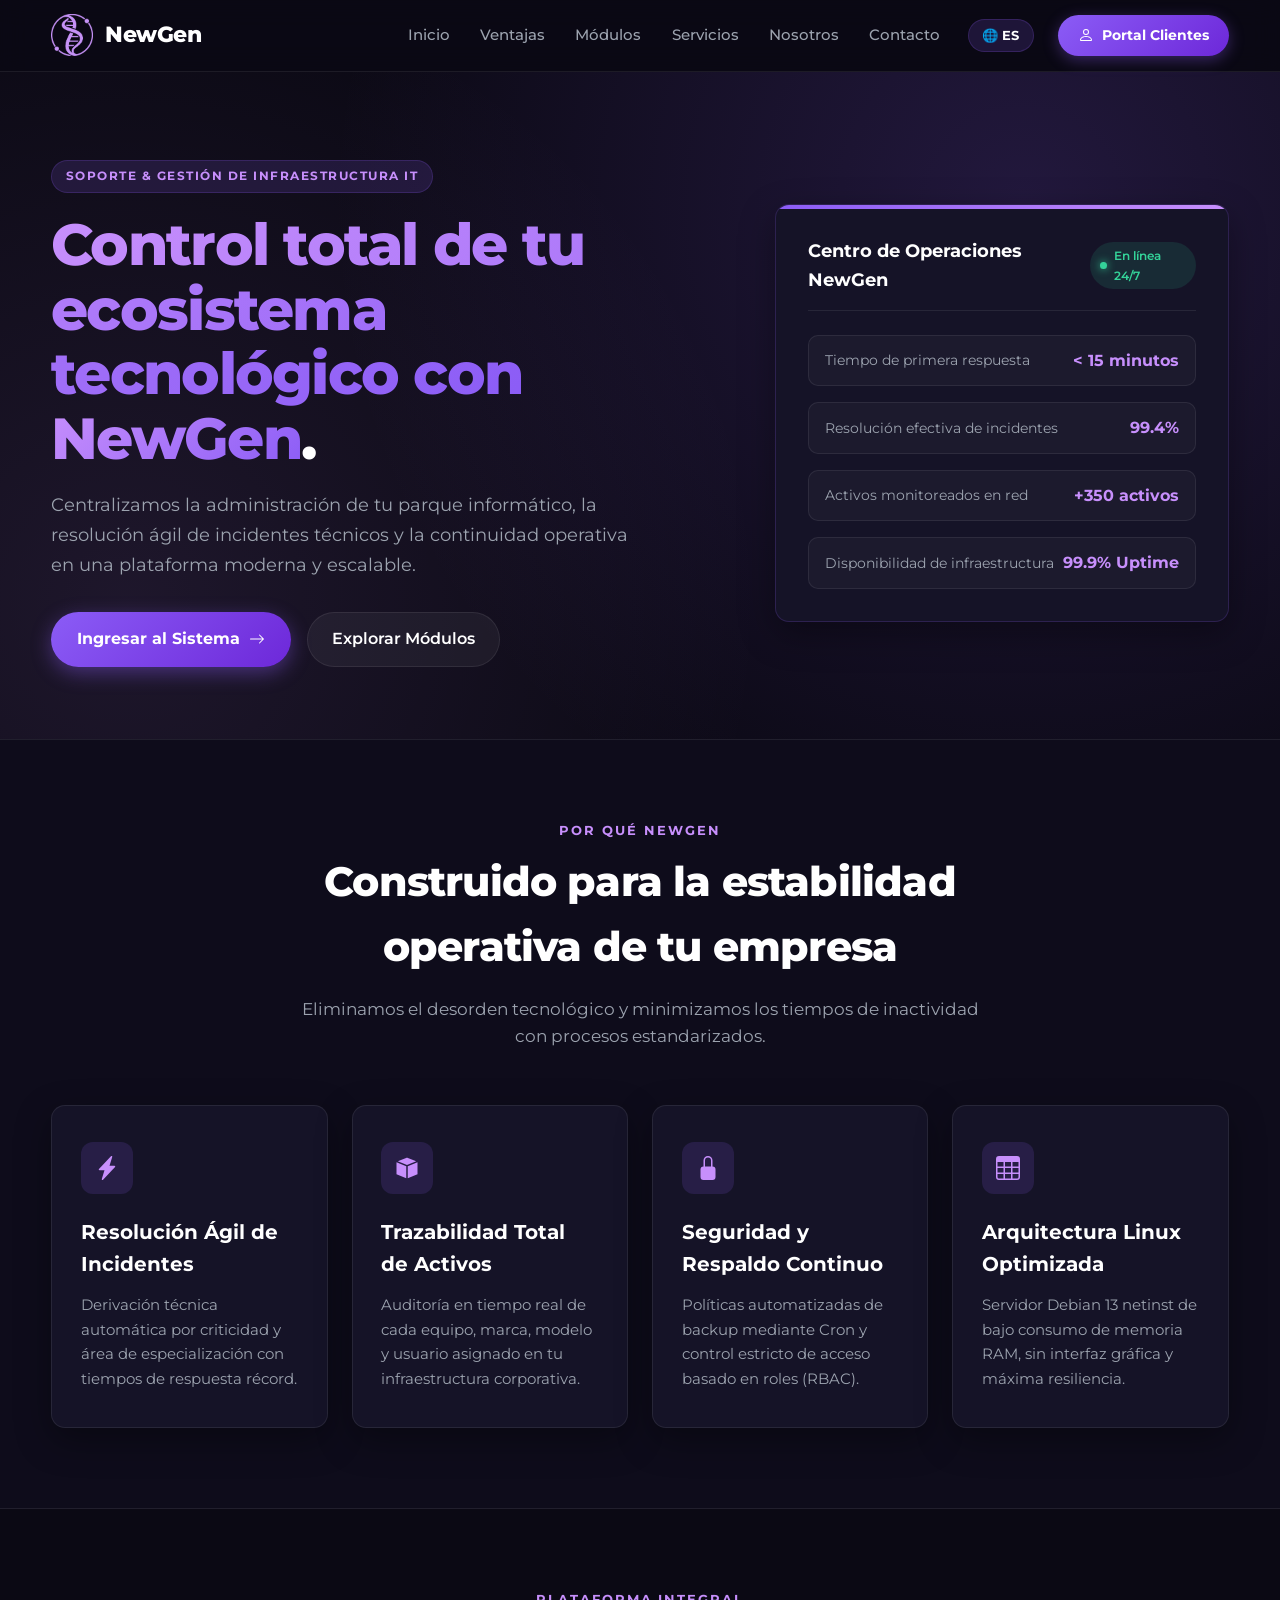
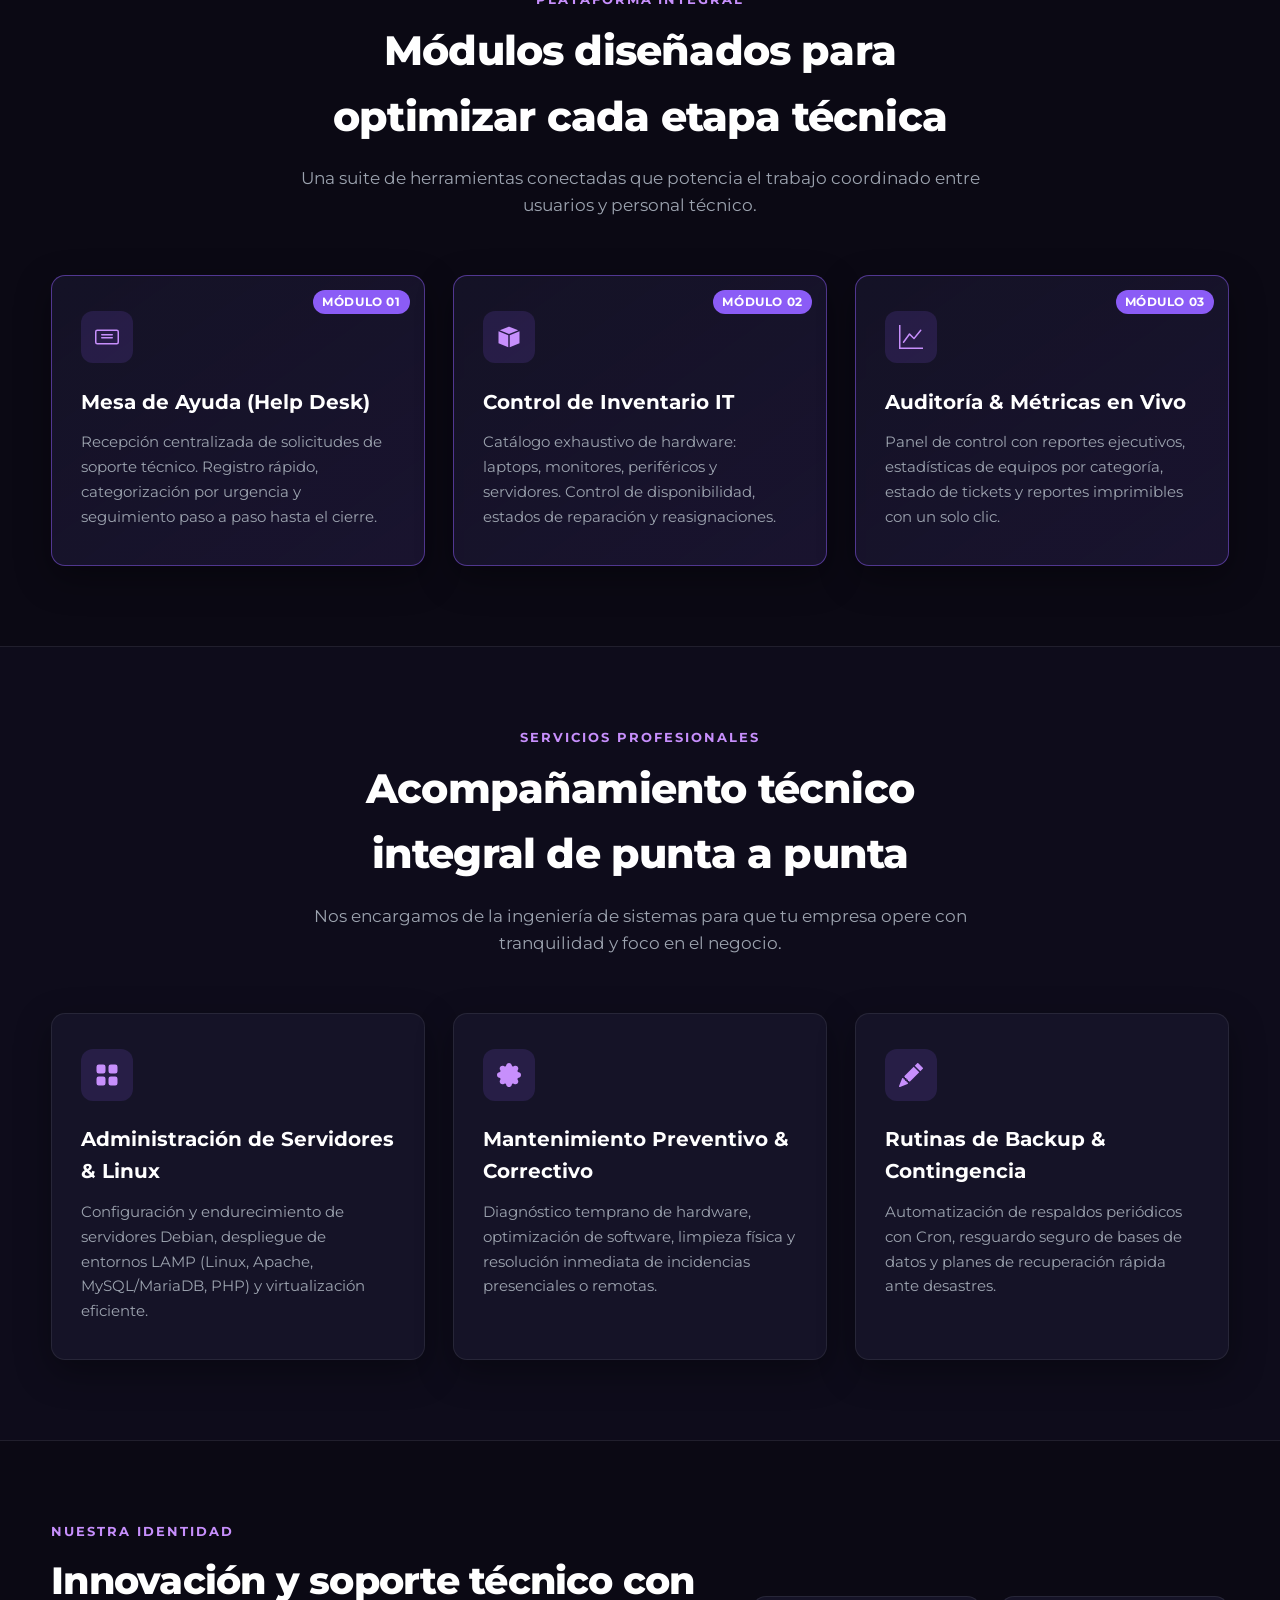
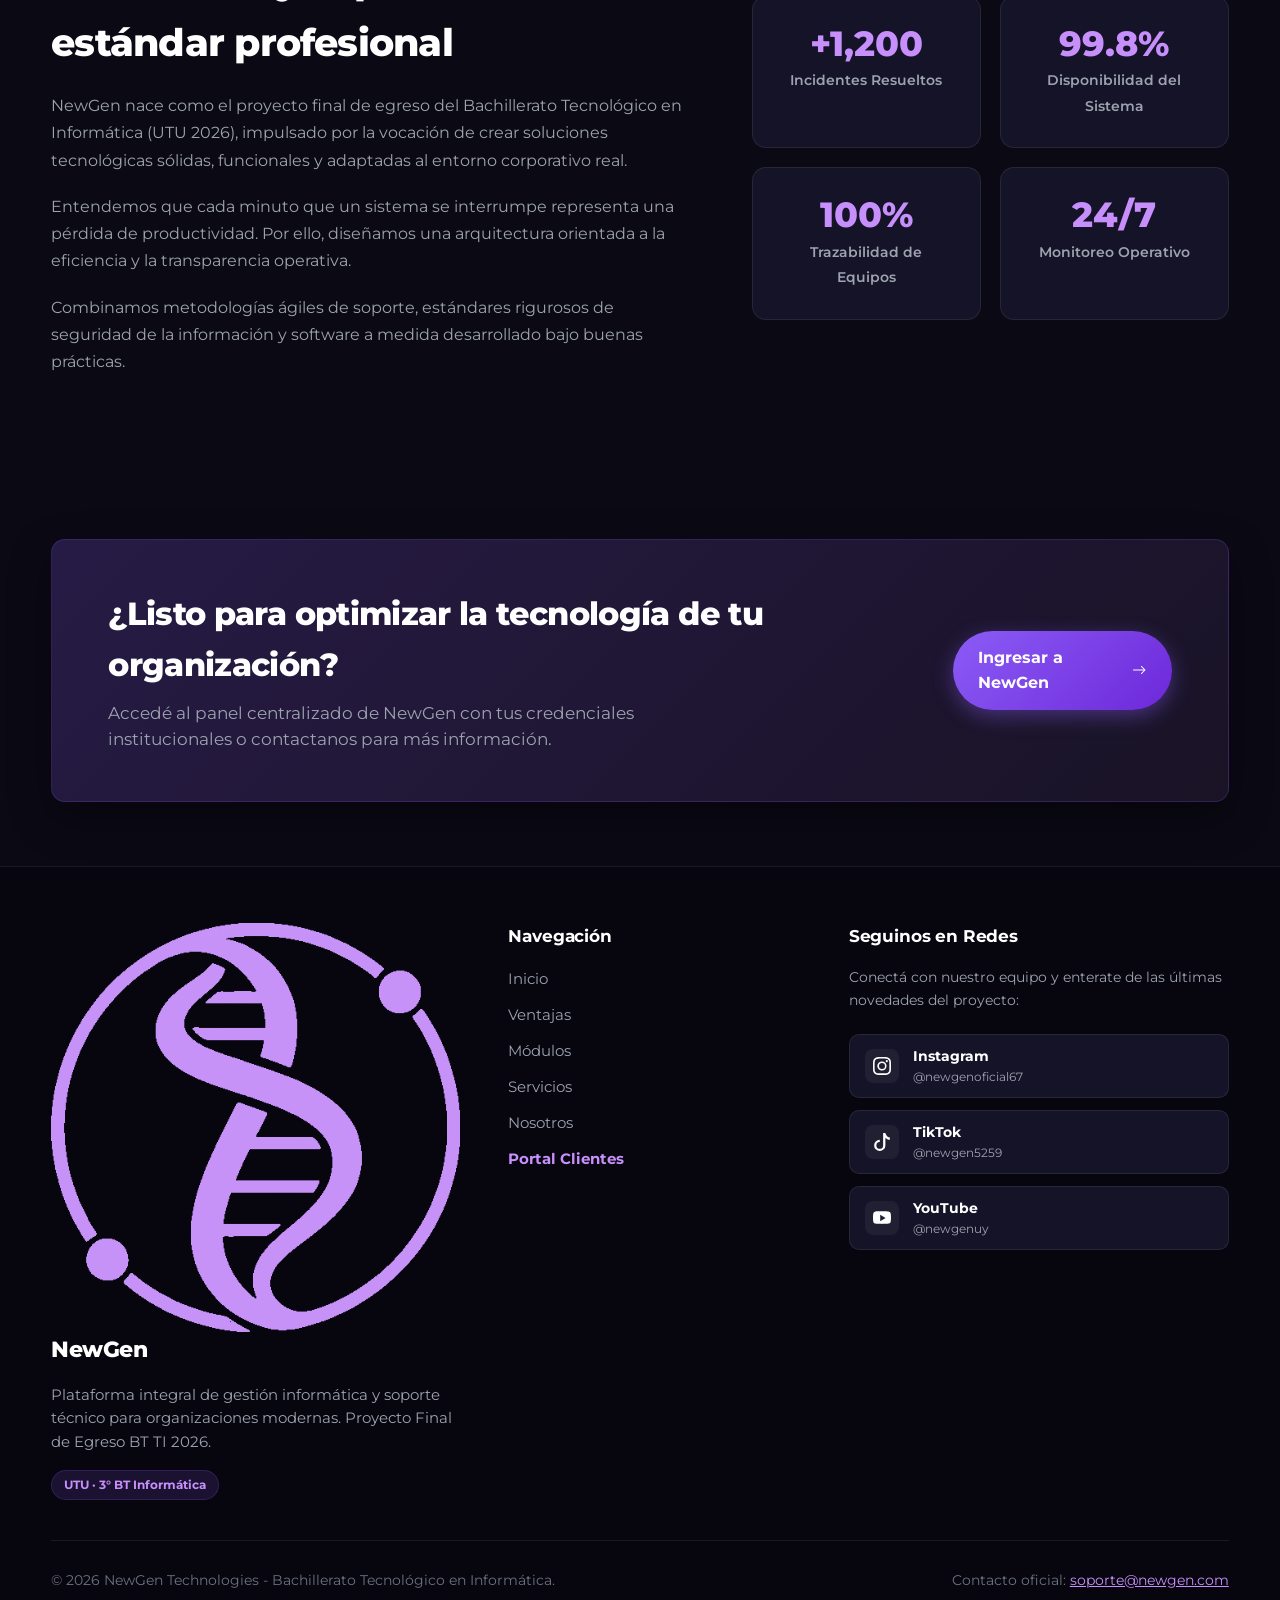
==== NewGen página empresarial/index.html @ e9f26505 "Entrega Final: Base de datos actualizada, gestion de tickets, exportacion mysqldump y sitio empresar" ====
<!DOCTYPE html>
<html lang="es">
<head>
  <meta charset="UTF-8" />
  <meta name="viewport" content="width=device-width, initial-scale=1.0" />
  <title>NewGen | Soluciones y Gestión de Infraestructura IT</title>
  
  <link rel="icon" type="image/png" href="favicon.png">
  <link rel="shortcut icon" type="image/png" href="favicon.png">
  
  <link rel="preconnect" href="https://fonts.googleapis.com" />
  <link rel="preconnect" href="https://fonts.gstatic.com" crossorigin />
  <link href="https://fonts.googleapis.com/css2?family=Montserrat:wght@400;500;600;700;800&display=swap" rel="stylesheet" />
  <link rel="stylesheet" href="./styles.css" />
</head>
<body>
  <!-- HEADER & NAVBAR -->
  <header class="site-header">
    <div class="container nav">
      <a class="brand-link" href="#inicio">
        <img src="logo_inicio.png" alt="NewGen Logo" class="brand-logo" />
        <span class="brand-text">NewGen</span>
      </a>
      
      <nav class="menu">
        <a href="#inicio" class="menu-link" data-i18n="nav_home">Inicio</a>
        <a href="#ventajas" class="menu-link" data-i18n="nav_why">Ventajas</a>
        <a href="#modulos" class="menu-link" data-i18n="nav_modules">Módulos</a>
        <a href="#servicios" class="menu-link" data-i18n="nav_services">Servicios</a>
        <a href="#nosotros" class="menu-link" data-i18n="nav_about">Nosotros</a>
        <a href="#contacto" class="menu-link" data-i18n="nav_contact">Contacto</a>
        
        <!-- BOTÓN SELECTOR DE IDIOMA -->
        <button class="btn-lang-toggle" id="langToggle" title="Cambiar idioma / Switch language">
          🌐 ES
        </button>

        <!-- BOTÓN PORTAL CLIENTES -->
        <a href="http://localhost/NewGen/login.php" class="btn-nav-login" target="_blank">
          <svg xmlns="http://www.w3.org/2000/svg" width="16" height="16" fill="currentColor" viewBox="0 0 16 16">
            <path d="M8 8a3 3 0 1 0 0-6 3 3 0 0 0 0 6Zm2-3a2 2 0 1 1-4 0 2 2 0 0 1 4 0Zm4 8c0 1-1 1-1 1H3s-1 0-1-1 1-4 6-4 6 3 6 4Zm-1-.004c-.001-.246-.154-.986-.832-1.664C11.516 10.68 10.289 10 8 10c-2.29 0-3.516.68-4.168 1.332-.678.678-.83 1.418-.832 1.664h10Z"/>
          </svg>
          <span data-i18n="nav_portal">Portal Clientes</span>
        </a>
      </nav>
    </div>
  </header>

  <main id="inicio">
    <!-- 1. HERO SECTION -->
    <section class="hero">
      <div class="container hero-grid">
        <div class="hero-copy">
          <span class="eyebrow" data-i18n="hero_eyebrow">Soporte & Gestión de Infraestructura IT</span>
          <h1><span data-i18n="hero_title">Control total de tu ecosistema tecnológico con </span><span class="brand-gradient">NewGen</span>.</h1>
          <p class="hero-desc" data-i18n="hero_desc">
            Centralizamos la administración de tu parque informático, la resolución ágil de incidentes técnicos y la continuidad operativa en una plataforma moderna y escalable.
          </p>
          <div class="hero-actions">
            <a href="http://localhost/NewGen/login.php" class="btn-hero-primary" target="_blank">
              <span data-i18n="hero_btn_app">Ingresar al Sistema</span>
              <svg xmlns="http://www.w3.org/2000/svg" width="16" height="16" fill="currentColor" viewBox="0 0 16 16">
                <path fill-rule="evenodd" d="M1 8a.5.5 0 0 1 .5-.5h11.793l-3.147-3.146a.5.5 0 0 1 .708-.708l4 4a.5.5 0 0 1 0 .708l-4 4a.5.5 0 0 1-.708-.708L13.293 8.5H1.5A.5.5 0 0 1 1 8z"/>
              </svg>
            </a>
            <a href="#modulos" class="btn-hero-secondary" data-i18n="hero_btn_modules">Explorar Módulos</a>
          </div>
        </div>

        <div class="hero-card-wrapper">
          <div class="hero-card">
            <div class="hero-card-header">
              <span class="hero-card-title" data-i18n="hero_card_title">Centro de Operaciones NewGen</span>
              <span class="status-badge">
                <span class="status-dot"></span> <span data-i18n="hero_card_status">En línea 24/7</span>
              </span>
            </div>
            <div class="hero-metrics-list">
              <div class="hero-metric-item">
                <span class="hero-metric-label" data-i18n="hero_card_label1">Tiempo de primera respuesta</span>
                <span class="hero-metric-val" data-i18n="hero_card_val1">&lt; 15 minutos</span>
              </div>
              <div class="hero-metric-item">
                <span class="hero-metric-label" data-i18n="hero_card_label2">Resolución efectiva de incidentes</span>
                <span class="hero-metric-val" data-i18n="hero_card_val2">99.4%</span>
              </div>
              <div class="hero-metric-item">
                <span class="hero-metric-label" data-i18n="hero_card_label3">Activos monitoreados en red</span>
                <span class="hero-metric-val" data-i18n="hero_card_val3">+350 activos</span>
              </div>
              <div class="hero-metric-item">
                <span class="hero-metric-label" data-i18n="hero_card_label4">Disponibilidad de infraestructura</span>
                <span class="hero-metric-val" data-i18n="hero_card_val4">99.9% Uptime</span>
              </div>
            </div>
          </div>
        </div>
      </div>
    </section>

    <!-- 2. VENTAJAS COMPETITIVAS (Estructura propia y moderna) -->
    <section id="ventajas" class="section section-alt">
      <div class="container">
        <div class="section-heading">
          <span class="section-tag" data-i18n="why_tag">Por qué NewGen</span>
          <h2 data-i18n="why_title">Construido para la estabilidad operativa de tu empresa</h2>
          <p data-i18n="why_desc">
            Eliminamos el desorden tecnológico y minimizamos los tiempos de inactividad con procesos estandarizados.
          </p>
        </div>

        <div class="grid-4-features">
          <!-- Item 1 -->
          <div class="feature-card">
            <div class="feature-icon-box">
              <svg xmlns="http://www.w3.org/2000/svg" width="24" height="24" fill="currentColor" viewBox="0 0 16 16">
                <path d="M11.251.068a.5.5 0 0 1 .227.58L9.677 6.5H13a.5.5 0 0 1 .364.843l-8 8.5a.5.5 0 0 1-.842-.49L6.323 9.5H3a.5.5 0 0 1-.364-.843l8-8.5a.5.5 0 0 1 .615-.09z"/>
              </svg>
            </div>
            <h3 data-i18n="why_c1_title">Resolución Ágil de Incidentes</h3>
            <p data-i18n="why_c1_desc">
              Derivación técnica automática por criticidad y área de especialización con tiempos de respuesta récord.
            </p>
          </div>

          <!-- Item 2 -->
          <div class="feature-card">
            <div class="feature-icon-box">
              <svg xmlns="http://www.w3.org/2000/svg" width="24" height="24" fill="currentColor" viewBox="0 0 16 16">
                <path d="M8.186 1.113a.5.5 0 0 0-.372 0L1.846 3.5 8 5.961 14.154 3.5 8.186 1.113zM15 4.239l-6.5 2.6v7.922l6.5-2.6V4.24zM7.5 14.762V6.838L1 4.239v7.923l6.5 2.6z"/>
              </svg>
            </div>
            <h3 data-i18n="why_c2_title">Trazabilidad Total de Activos</h3>
            <p data-i18n="why_c2_desc">
              Auditoría en tiempo real de cada equipo, marca, modelo y usuario asignado en tu infraestructura corporativa.
            </p>
          </div>

          <!-- Item 3 -->
          <div class="feature-card">
            <div class="feature-icon-box">
              <svg xmlns="http://www.w3.org/2000/svg" width="24" height="24" fill="currentColor" viewBox="0 0 16 16">
                <path d="M8 1a2 2 0 0 1 2 2v4H6V3a2 2 0 0 1 2-2zm3 6V3a3 3 0 0 0-6 0v4a2 2 0 0 0-2 2v5a2 2 0 0 0 2 2h6a2 2 0 0 0 2-2V9a2 2 0 0 0-2-2z"/>
              </svg>
            </div>
            <h3 data-i18n="why_c3_title">Seguridad y Respaldo Continuo</h3>
            <p data-i18n="why_c3_desc">
              Políticas automatizadas de backup mediante Cron y control estricto de acceso basado en roles (RBAC).
            </p>
          </div>

          <!-- Item 4 -->
          <div class="feature-card">
            <div class="feature-icon-box">
              <svg xmlns="http://www.w3.org/2000/svg" width="24" height="24" fill="currentColor" viewBox="0 0 16 16">
                <path d="M0 2a2 2 0 0 1 2-2h12a2 2 0 0 1 2 2v12a2 2 0 0 1-2 2H2a2 2 0 0 1-2-2V2zm15 2h-4v3h4V4zm0 4h-4v3h4V8zm0 4h-4v3h3a1 1 0 0 0 1-1v-2zm-5 3v-3H6v3h4zm-5 0v-3H1v2a1 1 0 0 0 1 1h3zm-4-4h4V8H1v3zm0-4h4V4H1v3zm5-3v3h4V4H6zm4 4H6v3h4V8z"/>
              </svg>
            </div>
            <h3 data-i18n="why_c4_title">Arquitectura Linux Optimizada</h3>
            <p data-i18n="why_c4_desc">
              Servidor Debian 13 netinst de bajo consumo de memoria RAM, sin interfaz gráfica y máxima resiliencia.
            </p>
          </div>
        </div>
      </div>
    </section>

    <!-- 3. MÓDULOS DEL ECOSISTEMA (Showcase de la Aplicación) -->
    <section id="modulos" class="section">
      <div class="container">
        <div class="section-heading">
          <span class="section-tag" data-i18n="mod_tag">Plataforma Integral</span>
          <h2 data-i18n="mod_title">Módulos diseñados para optimizar cada etapa técnica</h2>
          <p data-i18n="mod_desc">
            Una suite de herramientas conectadas que potencia el trabajo coordinado entre usuarios y personal técnico.
          </p>
        </div>

        <div class="cards-grid">
          <!-- MODULO 1 -->
          <article class="feature-card feature-card-highlight">
            <div class="card-badge">Módulo 01</div>
            <div class="feature-icon-box">
              <svg xmlns="http://www.w3.org/2000/svg" width="24" height="24" fill="currentColor" viewBox="0 0 16 16">
                <path d="M0 4.5A1.5 1.5 0 0 1 1.5 3h13A1.5 1.5 0 0 1 16 4.5v7a1.5 1.5 0 0 1-1.5 1.5h-13A1.5 1.5 0 0 1 0 11.5v-7zM1.5 4a.5.5 0 0 0-.5.5v7a.5.5 0 0 0 .5.5h13a.5.5 0 0 0 .5-.5v-7a.5.5 0 0 0-.5-.5h-13z"/>
                <path d="M4 8.5a.5.5 0 0 1 .5-.5h7a.5.5 0 0 1 0 1h-7a.5.5 0 0 1-.5-.5zm0-2a.5.5 0 0 1 .5-.5h7a.5.5 0 0 1 0 1h-7a.5.5 0 0 1-.5-.5z"/>
              </svg>
            </div>
            <h3 data-i18n="mod1_title">Mesa de Ayuda (Help Desk)</h3>
            <p data-i18n="mod1_desc">
              Recepción centralizada de solicitudes de soporte técnico. Registro rápido, categorización por urgencia y seguimiento paso a paso hasta el cierre.
            </p>
          </article>

          <!-- MODULO 2 -->
          <article class="feature-card feature-card-highlight">
            <div class="card-badge">Módulo 02</div>
            <div class="feature-icon-box">
              <svg xmlns="http://www.w3.org/2000/svg" width="24" height="24" fill="currentColor" viewBox="0 0 16 16">
                <path d="M8.186 1.113a.5.5 0 0 0-.372 0L1.846 3.5 8 5.961 14.154 3.5 8.186 1.113zM15 4.239l-6.5 2.6v7.922l6.5-2.6V4.24zM7.5 14.762V6.838L1 4.239v7.923l6.5 2.6z"/>
              </svg>
            </div>
            <h3 data-i18n="mod2_title">Control de Inventario IT</h3>
            <p data-i18n="mod2_desc">
              Catálogo exhaustivo de hardware: laptops, monitores, periféricos y servidores. Control de disponibilidad, estados de reparación y reasignaciones.
            </p>
          </article>

          <!-- MODULO 3 -->
          <article class="feature-card feature-card-highlight">
            <div class="card-badge">Módulo 03</div>
            <div class="feature-icon-box">
              <svg xmlns="http://www.w3.org/2000/svg" width="24" height="24" fill="currentColor" viewBox="0 0 16 16">
                <path d="M0 0h1v15h15v1H0V0Zm14.817 3.113a.5.5 0 0 1 .07.704l-4.5 5.5a.5.5 0 0 1-.74.037L7.06 6.767l-3.656 5.027a.5.5 0 0 1-.808-.588l4-5.5a.5.5 0 0 1 .758-.06l2.609 2.61 4.15-5.073a.5.5 0 0 1 .704-.07Z"/>
              </svg>
            </div>
            <h3 data-i18n="mod3_title">Auditoría & Métricas en Vivo</h3>
            <p data-i18n="mod3_desc">
              Panel de control con reportes ejecutivos, estadísticas de equipos por categoría, estado de tickets y reportes imprimibles con un solo clic.
            </p>
          </article>
        </div>
      </div>
    </section>

    <!-- 4. SERVICIOS PROFESIONALES -->
    <section id="servicios" class="section section-alt">
      <div class="container">
        <div class="section-heading">
          <span class="section-tag" data-i18n="serv_tag">Servicios Profesionales</span>
          <h2 data-i18n="serv_title">Acompañamiento técnico integral de punta a punta</h2>
          <p data-i18n="serv_desc">Nos encargamos de la ingeniería de sistemas para que tu empresa opere con tranquilidad y foco en el negocio.</p>
        </div>

        <div class="cards-grid">
          <article class="feature-card">
            <div class="feature-icon-box">
              <svg xmlns="http://www.w3.org/2000/svg" width="24" height="24" fill="currentColor" viewBox="0 0 16 16">
                <path d="M1 2.5A1.5 1.5 0 0 1 2.5 1h3A1.5 1.5 0 0 1 7 2.5v3A1.5 1.5 0 0 1 5.5 7h-3A1.5 1.5 0 0 1 1 5.5v-3zm8 0A1.5 1.5 0 0 1 10.5 1h3A1.5 1.5 0 0 1 15 2.5v3A1.5 1.5 0 0 1 13.5 7h-3A1.5 1.5 0 0 1 9 5.5v-3zm-8 8A1.5 1.5 0 0 1 2.5 9h3A1.5 1.5 0 0 1 7 10.5v3A1.5 1.5 0 0 1 5.5 15h-3A1.5 1.5 0 0 1 1 13.5v-3zm8 0A1.5 1.5 0 0 1 10.5 9h3a1.5 1.5 0 0 1 1.5 1.5v3a1.5 1.5 0 0 1-1.5 1.5h-3A1.5 1.5 0 0 1 9 13.5v-3z"/>
              </svg>
            </div>
            <h3 data-i18n="serv1_title">Administración de Servidores & Linux</h3>
            <p data-i18n="serv1_desc">Configuración y endurecimiento de servidores Debian, despliegue de entornos LAMP (Linux, Apache, MySQL/MariaDB, PHP) y virtualización eficiente.</p>
          </article>

          <article class="feature-card">
            <div class="feature-icon-box">
              <svg xmlns="http://www.w3.org/2000/svg" width="24" height="24" fill="currentColor" viewBox="0 0 16 16">
                <path d="M8 4.754a3.246 3.246 0 1 0 0 6.492 3.246 3.246 0 0 0 0-6.492zM5.754 8a2.246 2.246 0 1 1 4.492 0 2.246 2.246 0 0 1-4.492 0z"/>
                <path d="M9.796 1.343c-.527-1.79-3.065-1.79-3.592 0l-.094.319a.873.873 0 0 1-1.255.52l-.292-.16c-1.64-.892-3.433.902-2.54 2.541l.159.292a.873.873 0 0 1-.52 1.255l-.319.094c-1.79.527-1.79 3.065 0 3.592l.319.094a.873.873 0 0 1 .52 1.255l-.16.292c-.892 1.64.901 3.434 2.541 2.54l.292-.159a.873.873 0 0 1 1.255.52l.094.319c.527 1.79 3.065 1.79 3.592 0l.094-.319a.873.873 0 0 1 1.255-.52l.292.16c1.64.893 3.434-.902 2.54-2.541l-.159-.292a.873.873 0 0 1 .52-1.255l.319-.094c1.79-.527 1.79-3.065 0-3.592l-.319-.094a.873.873 0 0 1-.52-1.255l.16-.292c.893-1.64-.902-3.433-2.541-2.54l-.292.159a.873.873 0 0 1-1.255-.52l-.094-.319z"/>
              </svg>
            </div>
            <h3 data-i18n="serv2_title">Mantenimiento Preventivo & Correctivo</h3>
            <p data-i18n="serv2_desc">Diagnóstico temprano de hardware, optimización de software, limpieza física y resolución inmediata de incidencias presenciales o remotas.</p>
          </article>

          <article class="feature-card">
            <div class="feature-icon-box">
              <svg xmlns="http://www.w3.org/2000/svg" width="24" height="24" fill="currentColor" viewBox="0 0 16 16">
                <path d="M12.854.146a.5.5 0 0 0-.707 0L10.5 1.793 14.207 5.5l1.647-1.646a.5.5 0 0 0 0-.708l-3-3zm.646 6.061L9.793 2.5 3.293 9H3.5a.5.5 0 0 1 .5.5v.5h.5a.5.5 0 0 1 .5.5v.5h.5a.5.5 0 0 1 .5.5v.5h.5a.5.5 0 0 1 .5.5v.207l6.5-6.5zm-7.468 7.468A.5.5 0 0 1 6 13.5V13h-.5a.5.5 0 0 1-.5-.5V12h-.5a.5.5 0 0 1-.5-.5V11h-.5a.5.5 0 0 1-.5-.5V10h-.5a.499.499 0 0 1-.175-.032l-.179.178a.5.5 0 0 0-.11.168l-2 5a.5.5 0 0 0 .65.65l5-2a.5.5 0 0 0 .168-.11l.178-.178z"/>
              </svg>
            </div>
            <h3 data-i18n="serv3_title">Rutinas de Backup & Contingencia</h3>
            <p data-i18n="serv3_desc">Automatización de respaldos periódicos con Cron, resguardo seguro de bases de datos y planes de recuperación rápida ante desastres.</p>
          </article>
        </div>
      </div>
    </section>

    <!-- 5. SOBRE NOSOTROS (Identidad & Métricas) -->
    <section id="nosotros" class="section">
      <div class="container about-grid">
        <div class="about-text">
          <span class="section-tag" data-i18n="about_tag">Nuestra Identidad</span>
          <h2 data-i18n="about_title">Innovación y soporte técnico con estándar profesional</h2>
          <p data-i18n="about_p1">
            NewGen nace como el proyecto final de egreso del Bachillerato Tecnológico en Informática (UTU 2026), impulsado por la vocación de crear soluciones tecnológicas sólidas, funcionales y adaptadas al entorno corporativo real.
          </p>
          <p data-i18n="about_p2">
            Entendemos que cada minuto que un sistema se interrumpe representa una pérdida de productividad. Por ello, diseñamos una arquitectura orientada a la eficiencia y la transparencia operativa.
          </p>
          <p data-i18n="about_p3">
            Combinamos metodologías ágiles de soporte, estándares rigurosos de seguridad de la información y software a medida desarrollado bajo buenas prácticas.
          </p>
        </div>

        <div class="stats-grid">
          <div class="stat-box">
            <span class="stat-number" data-i18n="stat1_num">+1,200</span>
            <span class="stat-label" data-i18n="stat1_lbl">Incidentes Resueltos</span>
          </div>
          <div class="stat-box">
            <span class="stat-number" data-i18n="stat2_num">99.8%</span>
            <span class="stat-label" data-i18n="stat2_lbl">Disponibilidad del Sistema</span>
          </div>
          <div class="stat-box">
            <span class="stat-number" data-i18n="stat3_num">100%</span>
            <span class="stat-label" data-i18n="stat3_lbl">Trazabilidad de Equipos</span>
          </div>
          <div class="stat-box">
            <span class="stat-number" data-i18n="stat4_num">24/7</span>
            <span class="stat-label" data-i18n="stat4_lbl">Monitoreo Operativo</span>
          </div>
        </div>
      </div>
    </section>

    <!-- 6. BANNER DE LLAMADO A LA ACCIÓN (CTA) -->
    <section class="section-cta">
      <div class="container">
        <div class="cta-box">
          <div class="cta-copy">
            <h2 data-i18n="cta_title">¿Listo para optimizar la tecnología de tu organización?</h2>
            <p data-i18n="cta_desc">Accedé al panel centralizado de NewGen con tus credenciales institucionales o contactanos para más información.</p>
          </div>
          <a href="http://localhost/NewGen/login.php" class="btn-hero-primary" target="_blank">
            <span data-i18n="cta_btn">Ingresar a NewGen</span>
            <svg xmlns="http://www.w3.org/2000/svg" width="16" height="16" fill="currentColor" viewBox="0 0 16 16">
              <path fill-rule="evenodd" d="M1 8a.5.5 0 0 1 .5-.5h11.793l-3.147-3.146a.5.5 0 0 1 .708-.708l4 4a.5.5 0 0 1 0 .708l-4 4a.5.5 0 0 1-.708-.708L13.293 8.5H1.5A.5.5 0 0 1 1 8z"/>
            </svg>
          </a>
        </div>
      </div>
    </section>
  </main>

  <!-- 7. FOOTER CORPORATIVO CON REDES SOCIALES OFICIALES -->
  <footer id="contacto" class="site-footer">
    <div class="container">
      <div class="footer-columns">
        <!-- Columna 1: Brand & Bio -->
        <div class="footer-col">
          <div class="footer-brand">
            <img src="logo_inicio.png" alt="NewGen Logo" class="footer-logo" />
            <span class="brand-text">NewGen</span>
          </div>
          <p class="footer-desc-text" data-i18n="footer_desc">
            Plataforma integral de gestión informática y soporte técnico para organizaciones modernas. Proyecto Final de Egreso BT TI 2026.
          </p>
          <div class="footer-badge-tag">UTU &middot; 3° BT Informática</div>
        </div>

        <!-- Columna 2: Navegación Rápida -->
        <div class="footer-col">
          <h4 class="footer-title" data-i18n="footer_nav_title">Navegación</h4>
          <ul class="footer-links-list">
            <li><a href="#inicio" data-i18n="nav_home">Inicio</a></li>
            <li><a href="#ventajas" data-i18n="nav_why">Ventajas</a></li>
            <li><a href="#modulos" data-i18n="nav_modules">Módulos</a></li>
            <li><a href="#servicios" data-i18n="nav_services">Servicios</a></li>
            <li><a href="#nosotros" data-i18n="nav_about">Nosotros</a></li>
            <li><a href="http://localhost/NewGen/login.php" target="_blank" class="footer-link-highlight" data-i18n="nav_portal">Portal Clientes &rarr;</a></li>
          </ul>
        </div>

        <!-- Columna 3: REDES SOCIALES OFICIALES (Instagram, TikTok, YouTube) -->
        <div class="footer-col">
          <h4 class="footer-title" data-i18n="footer_social_title">Seguinos en Redes</h4>
          <p class="footer-social-intro">Conectá con nuestro equipo y enterate de las últimas novedades del proyecto:</p>
          
          <div class="social-channels-list">
            <!-- Instagram -->
            <a href="https://www.instagram.com/newgenoficial67/" target="_blank" rel="noopener noreferrer" class="social-channel-item social-instagram" title="Seguinos en Instagram">
              <div class="social-icon-wrapper">
                <svg xmlns="http://www.w3.org/2000/svg" width="18" height="18" fill="currentColor" viewBox="0 0 16 16">
                  <path d="M8 0C5.829 0 5.556.01 4.703.048 3.85.088 3.269.222 2.76.42a3.917 3.917 0 0 0-1.417.923A3.927 3.927 0 0 0 .42 2.76C.222 3.268.087 3.85.048 4.7.01 5.555 0 5.827 0 8.001c0 2.172.01 2.444.048 3.297.04.852.174 1.433.372 1.942.205.526.478.972.923 1.417.444.445.89.719 1.416.923.51.198 1.09.333 1.942.372C5.555 15.99 5.827 16 8 16s2.444-.01 3.298-.048c.851-.04 1.434-.174 1.943-.372a3.916 3.916 0 0 0 1.416-.923c.445-.445.718-.891.923-1.417.197-.509.332-1.09.372-1.942C15.99 10.445 16 10.173 16 8s-.01-2.445-.048-3.299c-.04-.851-.175-1.433-.372-1.941a3.926 3.926 0 0 0-.923-1.417A3.911 3.911 0 0 0 13.24.42c-.51-.198-1.092-.333-1.943-.372C10.443.01 10.172 0 7.998 0h.003zm-.717 1.442h.718c2.136 0 2.389.007 3.232.046.78.035 1.204.166 1.486.275.373.145.64.319.92.599.28.28.453.546.598.92.11.281.24.705.275 1.485.039.843.047 1.096.047 3.231s-.008 2.389-.047 3.232c-.035.78-.166 1.203-.275 1.485a2.47 2.47 0 0 1-.599.919c-.28.28-.546.453-.92.598-.28.11-.704.24-1.485.276-.843.038-1.096.047-3.232.047s-2.39-.009-3.233-.047c-.78-.036-1.203-.166-1.485-.276a2.478 2.478 0 0 1-.92-.598 2.48 2.48 0 0 1-.6-.92c-.109-.281-.24-.705-.275-1.485-.038-.843-.046-1.096-.046-3.233 0-2.136.008-2.388.046-3.231.036-.78.166-1.204.276-1.486.145-.373.319-.64.599-.92.28-.28.546-.453.92-.598.282-.11.705-.24 1.485-.276.738-.034 1.024-.044 2.515-.045v.002zm4.988 1.328a.96.96 0 1 0 0 1.92.96.96 0 0 0 0-1.92zm-4.27 1.122a4.109 4.109 0 1 0 0 8.217 4.109 4.109 0 0 0 0-8.217zm0 1.441a2.667 2.667 0 1 1 0 5.334 2.667 2.667 0 0 1 0-5.334z"/>
                </svg>
              </div>
              <div class="social-channel-text">
                <span class="social-channel-platform">Instagram</span>
                <span class="social-channel-handle">@newgenoficial67</span>
              </div>
            </a>

            <!-- TikTok -->
            <a href="https://www.tiktok.com/@newgen5259?lang=es" target="_blank" rel="noopener noreferrer" class="social-channel-item social-tiktok" title="Seguinos en TikTok">
              <div class="social-icon-wrapper">
                <svg xmlns="http://www.w3.org/2000/svg" width="18" height="18" fill="currentColor" viewBox="0 0 16 16">
                  <path d="M9 0h1.98c.144.715.54 1.617 1.235 2.512C12.895 3.389 13.797 4 15 4v2c-1.753 0-3.07-.814-4-1.829V11a5 5 0 1 1-5-5v2a3 3 0 1 0 3 3V0Z"/>
                </svg>
              </div>
              <div class="social-channel-text">
                <span class="social-channel-platform">TikTok</span>
                <span class="social-channel-handle">@newgen5259</span>
              </div>
            </a>

            <!-- YouTube -->
            <a href="https://youtube.com/@newgenuy?si=UhKYTk4PoyOn8CiN" target="_blank" rel="noopener noreferrer" class="social-channel-item social-youtube" title="Suscribite a nuestro canal de YouTube">
              <div class="social-icon-wrapper">
                <svg xmlns="http://www.w3.org/2000/svg" width="18" height="18" fill="currentColor" viewBox="0 0 16 16">
                  <path d="M8.051 1.999h.089c.822.003 4.987.033 6.11.335a2.01 2.01 0 0 1 1.415 1.42c.101.38.172.883.22 1.402l.01.104.022.26.008.104c.065.914.073 1.77.074 1.957v.075c-.001.194-.01 1.108-.082 2.06l-.008.105-.009.104c-.05.572-.124 1.14-.235 1.558a2.007 2.007 0 0 1-1.415 1.42c-1.16.312-5.569.334-6.18.335h-.142c-.309 0-1.587-.006-2.927-.052l-.17-.006-.087-.004-.171-.007-.171-.007c-1.11-.049-2.167-.128-2.654-.26a2.007 2.007 0 0 1-1.415-1.419c-.111-.417-.185-.986-.235-1.558L.09 9.82l-.008-.104A31.4 31.4 0 0 1 0 7.68v-.123c.002-.215.01-.958.064-1.778l.007-.103.003-.052.008-.104.022-.26.01-.104c.048-.519.119-1.023.22-1.402a2.007 2.007 0 0 1 1.415-1.42c.487-.13 1.544-.21 2.654-.26l.17-.007.172-.006.086-.003.171-.007A99.788 99.788 0 0 1 7.858 2h.193zM6.4 5.209v5.582l4.8-2.791L6.4 5.209z"/>
                </svg>
              </div>
              <div class="social-channel-text">
                <span class="social-channel-platform">YouTube</span>
                <span class="social-channel-handle">@newgenuy</span>
              </div>
            </a>
          </div>
        </div>
      </div>

      <!-- Barra inferior de copyright -->
      <div class="footer-bottom-bar">
        <p data-i18n="footer_copy">&copy; 2026 NewGen Technologies - Bachillerato Tecnológico en Informática.</p>
        <p>Contacto oficial: <a href="mailto:soporte@newgen.com" class="footer-email-link" data-i18n="footer_email">soporte@newgen.com</a></p>
      </div>
    </div>
  </footer>

  <!-- SCRIPT DE INTERNACIONALIZACIÓN (i18n) -->
  <script src="./lang.js"></script>
</body>
</html>
---- NewGen página empresarial/styles.css ----
:root {
  --bg-dark: #0B0914;
  --bg-card: #151327;
  --bg-card-hover: #1C1936;
  --primary: #8B5CF6;
  --primary-light: #A78BFA;
  --accent: #C78FFC;
  --text-main: #FFFFFF;
  --text-muted: #9CA3AF;
  --border-glass: rgba(139, 92, 246, 0.2);
  --border-light: rgba(255, 255, 255, 0.08);
  --radius: 14px;
  --shadow: 0 12px 35px rgba(0, 0, 0, 0.35);
}

* {
  box-sizing: border-box;
  margin: 0;
  padding: 0;
}

html {
  scroll-behavior: smooth;
}

body {
  font-family: 'Montserrat', -apple-system, BlinkMacSystemFont, 'Segoe UI', Roboto, sans-serif;
  line-height: 1.6;
  color: var(--text-main);
  background-color: var(--bg-dark);
  min-height: 100vh;
  display: flex;
  flex-direction: column;
  overflow-x: hidden;
}

a {
  color: inherit;
  text-decoration: none;
  transition: all 0.25s ease;
}

img {
  display: block;
  max-width: 100%;
  height: auto;
}

.container {
  width: min(1180px, 92%);
  margin: 0 auto;
}

/* NAVBAR */
.site-header {
  background: rgba(11, 9, 20, 0.85);
  backdrop-filter: blur(14px);
  -webkit-backdrop-filter: blur(14px);
  border-bottom: 1px solid var(--border-light);
  position: sticky;
  top: 0;
  z-index: 1000;
}

.nav {
  display: flex;
  justify-content: space-between;
  align-items: center;
  padding: 0.9rem 0;
}

.brand-link {
  display: flex;
  align-items: center;
  gap: 0.75rem;
}

.brand-logo {
  height: 42px;
  width: auto;
}

.brand-text {
  font-size: 1.4rem;
  font-weight: 800;
  letter-spacing: -0.02em;
  color: #FFFFFF !important;
}

.menu {
  display: flex;
  align-items: center;
  gap: 1.5rem;
}

.menu-link {
  color: var(--text-muted);
  font-size: 0.92rem;
  font-weight: 500;
  padding: 0.5rem 0.2rem;
  position: relative;
}

.menu-link:hover {
  color: var(--text-main);
}

.menu-link::after {
  content: '';
  position: absolute;
  bottom: 0;
  left: 0;
  width: 0%;
  height: 2px;
  background: var(--primary);
  transition: width 0.25s ease;
}

.menu-link:hover::after {
  width: 100%;
}

.btn-nav-login {
  background: linear-gradient(135deg, #8B5CF6, #6D28D9);
  color: #FFFFFF !important;
  padding: 0.55rem 1.25rem;
  border-radius: 999px;
  font-weight: 700;
  font-size: 0.9rem;
  display: inline-flex;
  align-items: center;
  gap: 0.5rem;
  box-shadow: 0 4px 15px rgba(139, 92, 246, 0.35);
  transition: transform 0.2s ease, box-shadow 0.2s ease;
}

.btn-nav-login:hover {
  transform: translateY(-2px);
  box-shadow: 0 6px 22px rgba(139, 92, 246, 0.55);
}

/* HERO SECTION */
.hero {
  padding: 5.5rem 0 4.5rem;
  position: relative;
  background: radial-gradient(circle at 80% 20%, rgba(139, 92, 246, 0.18) 0%, transparent 60%),
              radial-gradient(circle at 10% 80%, rgba(199, 143, 252, 0.1) 0%, transparent 50%);
}

.hero-grid {
  display: grid;
  grid-template-columns: 1.25fr 0.85fr;
  gap: 3.5rem;
  align-items: center;
}

.eyebrow {
  display: inline-block;
  padding: 0.35rem 0.85rem;
  border-radius: 999px;
  background: rgba(139, 92, 246, 0.15);
  border: 1px solid var(--border-glass);
  color: var(--accent);
  text-transform: uppercase;
  letter-spacing: 0.12em;
  font-size: 0.78rem;
  font-weight: 700;
  margin-bottom: 1.2rem;
}

.hero h1 {
  font-size: clamp(2.3rem, 4.5vw, 3.6rem);
  line-height: 1.12;
  font-weight: 800;
  margin-bottom: 1.25rem;
  letter-spacing: -0.03em;
}

.hero h1 span {
  background: linear-gradient(135deg, #C78FFC 0%, #8B5CF6 100%);
  -webkit-background-clip: text;
  -webkit-text-fill-color: transparent;
}

.hero-desc {
  color: var(--text-muted);
  font-size: 1.1rem;
  line-height: 1.7;
  margin-bottom: 2rem;
  max-width: 580px;
}

.hero-actions {
  display: flex;
  gap: 1rem;
  flex-wrap: wrap;
}

.btn-hero-primary {
  background: linear-gradient(135deg, #8B5CF6, #6D28D9);
  color: #FFFFFF;
  padding: 0.85rem 1.6rem;
  border-radius: 999px;
  font-weight: 700;
  display: inline-flex;
  align-items: center;
  gap: 0.6rem;
  box-shadow: 0 6px 20px rgba(139, 92, 246, 0.4);
}

.btn-hero-primary:hover {
  transform: translateY(-2px);
  box-shadow: 0 8px 26px rgba(139, 92, 246, 0.6);
}

.btn-hero-secondary {
  background: rgba(255, 255, 255, 0.05);
  color: var(--text-main);
  border: 1px solid var(--border-light);
  padding: 0.85rem 1.5rem;
  border-radius: 999px;
  font-weight: 600;
}

.btn-hero-secondary:hover {
  background: rgba(255, 255, 255, 0.1);
  border-color: rgba(255, 255, 255, 0.2);
}

/* HERO LIVE CARD */
.hero-card-wrapper {
  position: relative;
}

.hero-card {
  background: var(--bg-card);
  border: 1px solid var(--border-glass);
  border-radius: var(--radius);
  padding: 2rem;
  box-shadow: var(--shadow);
  position: relative;
  overflow: hidden;
}

.hero-card::before {
  content: '';
  position: absolute;
  top: 0;
  left: 0;
  right: 0;
  height: 4px;
  background: linear-gradient(90deg, #8B5CF6, #C78FFC);
}

.hero-card-header {
  display: flex;
  justify-content: space-between;
  align-items: center;
  margin-bottom: 1.5rem;
  padding-bottom: 1rem;
  border-bottom: 1px solid var(--border-light);
}

.hero-card-title {
  font-size: 1.1rem;
  font-weight: 700;
}

.status-badge {
  display: inline-flex;
  align-items: center;
  gap: 0.45rem;
  font-size: 0.78rem;
  color: #34D399;
  font-weight: 600;
  background: rgba(52, 211, 153, 0.12);
  padding: 0.25rem 0.65rem;
  border-radius: 999px;
}

.status-dot {
  width: 7px;
  height: 7px;
  background: #34D399;
  border-radius: 50%;
  box-shadow: 0 0 8px #34D399;
}

.hero-metrics-list {
  display: flex;
  flex-direction: column;
  gap: 1rem;
}

.hero-metric-item {
  display: flex;
  justify-content: space-between;
  align-items: center;
  padding: 0.75rem 1rem;
  background: rgba(255, 255, 255, 0.03);
  border: 1px solid var(--border-light);
  border-radius: 10px;
}

.hero-metric-label {
  font-size: 0.88rem;
  color: var(--text-muted);
}

.hero-metric-val {
  font-weight: 700;
  color: var(--accent);
}

/* SECTIONS */
.section {
  padding: 5rem 0;
}

.section-alt {
  background: #0E0C1B;
  border-top: 1px solid var(--border-light);
  border-bottom: 1px solid var(--border-light);
}

.section-heading {
  text-align: center;
  margin-bottom: 3.5rem;
  max-width: 700px;
  margin-left: auto;
  margin-right: auto;
}

.section-tag {
  color: var(--accent);
  font-size: 0.82rem;
  font-weight: 700;
  text-transform: uppercase;
  letter-spacing: 0.15em;
  margin-bottom: 0.5rem;
  display: block;
}

.section-heading h2 {
  font-size: clamp(1.9rem, 3.2vw, 2.6rem);
  font-weight: 800;
  letter-spacing: -0.02em;
  margin-bottom: 1rem;
}

.section-heading p {
  color: var(--text-muted);
  font-size: 1.05rem;
}

/* CARDS GRID */
.cards-grid {
  display: grid;
  grid-template-columns: repeat(3, 1fr);
  gap: 1.8rem;
}

.feature-card {
  background: var(--bg-card);
  border: 1px solid var(--border-light);
  border-radius: var(--radius);
  padding: 2.2rem 1.8rem;
  box-shadow: var(--shadow);
  transition: transform 0.3s ease, border-color 0.3s ease;
  position: relative;
}

.feature-card:hover {
  transform: translateY(-5px);
  border-color: var(--border-glass);
  background: var(--bg-card-hover);
}

.feature-icon-box {
  width: 52px;
  height: 52px;
  border-radius: 12px;
  background: rgba(139, 92, 246, 0.15);
  display: flex;
  align-items: center;
  justify-content: center;
  color: var(--accent);
  margin-bottom: 1.4rem;
}

.feature-card h3 {
  font-size: 1.25rem;
  font-weight: 700;
  margin-bottom: 0.8rem;
}

.feature-card p {
  color: var(--text-muted);
  font-size: 0.94rem;
  line-height: 1.65;
}

/* BANNER / HIGHLIGHT */
.platform-highlight {
  margin-top: 3.5rem;
  padding: 2.5rem 2.8rem;
  background: linear-gradient(135deg, rgba(139, 92, 246, 0.12) 0%, rgba(199, 143, 252, 0.05) 100%);
  border: 1px solid var(--border-glass);
  border-radius: var(--radius);
  display: flex;
  align-items: center;
  justify-content: space-between;
  gap: 2rem;
}

.highlight-copy h3 {
  font-size: 1.45rem;
  font-weight: 800;
  margin-bottom: 0.5rem;
  color: #FFFFFF;
}

.highlight-copy p {
  color: var(--text-muted);
  font-size: 0.98rem;
}

/* ABOUT SECTION */
.about-grid {
  display: grid;
  grid-template-columns: 1.15fr 0.85fr;
  gap: 3.5rem;
  align-items: center;
}

.about-text h2 {
  font-size: 2.4rem;
  font-weight: 800;
  margin-bottom: 1.2rem;
  letter-spacing: -0.02em;
}

.about-text p {
  color: var(--text-muted);
  margin-bottom: 1.2rem;
  font-size: 1rem;
  line-height: 1.7;
}

.stats-grid {
  display: grid;
  grid-template-columns: repeat(2, 1fr);
  gap: 1.2rem;
}

.stat-box {
  background: var(--bg-card);
  border: 1px solid var(--border-light);
  border-radius: var(--radius);
  padding: 1.8rem;
  text-align: center;
  transition: transform 0.25s ease;
}

.stat-box:hover {
  transform: translateY(-3px);
  border-color: var(--border-glass);
}

.stat-number {
  display: block;
  font-size: 2.2rem;
  font-weight: 800;
  color: var(--accent);
  line-height: 1;
  margin-bottom: 0.4rem;
}

.stat-label {
  color: var(--text-muted);
  font-size: 0.88rem;
  font-weight: 600;
}

/* LANGUAGE TOGGLE BUTTON */
.btn-lang-toggle {
  background: rgba(139, 92, 246, 0.16);
  border: 1px solid var(--border-glass);
  color: #FFFFFF;
  padding: 0.45rem 0.85rem;
  border-radius: 9999px;
  font-family: 'Montserrat', sans-serif;
  font-size: 0.82rem;
  font-weight: 700;
  cursor: pointer;
  display: inline-flex;
  align-items: center;
  gap: 0.4rem;
  transition: all 0.2s ease;
}

.btn-lang-toggle:hover {
  background: rgba(139, 92, 246, 0.35);
  border-color: var(--accent);
  transform: translateY(-1px);
}

/* 4-COLUMN RESPONSIVE GRID */
.grid-4-features {
  display: grid;
  grid-template-columns: repeat(4, 1fr);
  gap: 1.5rem;
}

.feature-card-highlight {
  border-color: rgba(139, 92, 246, 0.5) !important;
  background: linear-gradient(145deg, rgba(21, 19, 39, 0.95) 0%, rgba(35, 27, 65, 0.6) 100%) !important;
  position: relative;
}

.card-badge {
  position: absolute;
  top: 14px;
  right: 14px;
  background: var(--primary);
  color: #FFFFFF;
  font-size: 0.72rem;
  font-weight: 700;
  text-transform: uppercase;
  letter-spacing: 0.05em;
  padding: 3px 9px;
  border-radius: 9999px;
}

/* SECTION CTA */
.section-cta {
  padding: 4rem 0;
}

.cta-box {
  background: linear-gradient(135deg, rgba(139, 92, 246, 0.22) 0%, rgba(199, 143, 252, 0.08) 100%);
  border: 1px solid var(--border-glass);
  border-radius: var(--radius);
  padding: 3rem 3.5rem;
  display: flex;
  align-items: center;
  justify-content: space-between;
  gap: 2.5rem;
  box-shadow: 0 16px 40px rgba(0, 0, 0, 0.4);
}

.cta-copy h2 {
  font-size: 2rem;
  font-weight: 800;
  margin-bottom: 0.6rem;
  color: #FFFFFF;
  letter-spacing: -0.02em;
}

.cta-copy p {
  color: var(--text-muted);
  font-size: 1.05rem;
  max-width: 620px;
}

/* FOOTER ENRIQUECIDO */
.site-footer {
  background: #07050E;
  border-top: 1px solid var(--border-light);
  padding: 3.5rem 0 2rem;
  margin-top: auto;
}

.footer-columns {
  display: grid;
  grid-template-columns: 1.4fr 1fr 1.3fr;
  gap: 3rem;
  padding-bottom: 2.5rem;
  border-bottom: 1px solid rgba(255, 255, 255, 0.08);
}

.footer-col {
  display: flex;
  flex-direction: column;
  gap: 1rem;
}

.footer-desc-text {
  color: var(--text-muted);
  font-size: 0.92rem;
  line-height: 1.6;
}

.footer-badge-tag {
  display: inline-block;
  background: rgba(139, 92, 246, 0.15);
  border: 1px solid var(--border-glass);
  color: var(--accent);
  padding: 4px 12px;
  border-radius: 9999px;
  font-size: 0.78rem;
  font-weight: 700;
  align-self: flex-start;
}

.footer-title {
  color: #FFFFFF;
  font-size: 1.05rem;
  font-weight: 700;
  letter-spacing: -0.01em;
}

.footer-links-list {
  list-style: none;
  display: flex;
  flex-direction: column;
  gap: 0.65rem;
}

.footer-links-list a {
  color: var(--text-muted);
  font-size: 0.92rem;
}

.footer-links-list a:hover {
  color: var(--accent);
  padding-left: 4px;
}

.footer-link-highlight {
  color: var(--accent) !important;
  font-weight: 700 !important;
}

.footer-social-intro {
  color: var(--text-muted);
  font-size: 0.88rem;
  margin-bottom: 0.4rem;
}

/* REDES SOCIALES */
.social-channels-list {
  display: flex;
  flex-direction: column;
  gap: 0.75rem;
}

.social-channel-item {
  display: flex;
  align-items: center;
  gap: 0.85rem;
  padding: 0.65rem 0.95rem;
  background: var(--bg-card);
  border: 1px solid var(--border-light);
  border-radius: 10px;
  transition: all 0.25s cubic-bezier(0.16, 1, 0.3, 1);
}

.social-channel-item:hover {
  transform: translateX(4px);
  border-color: var(--border-glass);
}

.social-icon-wrapper {
  display: flex;
  align-items: center;
  justify-content: center;
  width: 34px;
  height: 34px;
  border-radius: 8px;
  background: rgba(255, 255, 255, 0.05);
  color: #FFFFFF;
  flex-shrink: 0;
  transition: all 0.25s ease;
}

.social-channel-text {
  display: flex;
  flex-direction: column;
}

.social-channel-platform {
  font-size: 0.86rem;
  font-weight: 700;
  color: #FFFFFF;
}

.social-channel-handle {
  font-size: 0.76rem;
  color: var(--text-muted);
}

/* Colores específicos de hover para Redes */
.social-channel-item.social-instagram:hover {
  background: linear-gradient(135deg, rgba(225, 48, 108, 0.18) 0%, rgba(253, 29, 29, 0.1) 100%);
  border-color: #E1306C;
}
.social-channel-item.social-instagram:hover .social-icon-wrapper {
  background: linear-gradient(45deg, #F56040, #E1306C, #833AB4);
  color: #FFFFFF;
}

.social-channel-item.social-tiktok:hover {
  background: linear-gradient(135deg, rgba(37, 244, 238, 0.12) 0%, rgba(254, 44, 85, 0.12) 100%);
  border-color: #25F4EE;
}
.social-channel-item.social-tiktok:hover .social-icon-wrapper {
  background: #000000;
  box-shadow: -2px -2px 0px #25F4EE, 2px 2px 0px #FE2C55;
  color: #FFFFFF;
}

.social-channel-item.social-youtube:hover {
  background: rgba(255, 0, 0, 0.12);
  border-color: #FF0000;
}
.social-channel-item.social-youtube:hover .social-icon-wrapper {
  background: #FF0000;
  color: #FFFFFF;
}

/* Footer bottom bar */
.footer-bottom-bar {
  display: flex;
  justify-content: space-between;
  align-items: center;
  padding-top: 1.8rem;
  color: #6B7280;
  font-size: 0.85rem;
  flex-wrap: wrap;
  gap: 1rem;
}

.footer-email-link {
  color: var(--accent);
  text-decoration: underline;
}

/* RESPONSIVE */
@media (max-width: 992px) {
  .hero-grid,
  .about-grid {
    grid-template-columns: 1fr;
    gap: 2.5rem;
  }

  .grid-4-features {
    grid-template-columns: repeat(2, 1fr);
  }

  .footer-columns {
    grid-template-columns: 1fr 1fr;
    gap: 2.5rem;
  }

  .cta-box {
    flex-direction: column;
    text-align: center;
    padding: 2.4rem 2rem;
  }

  .cta-copy p {
    margin: 0 auto;
  }

  .cards-grid {
    grid-template-columns: repeat(2, 1fr);
  }

  .platform-highlight {
    flex-direction: column;
    align-items: flex-start;
  }
}

@media (max-width: 680px) {
  .nav {
    flex-direction: column;
    align-items: flex-start;
    gap: 1rem;
  }

  .grid-4-features {
    grid-template-columns: 1fr;
  }

  .footer-columns {
    grid-template-columns: 1fr;
    gap: 2rem;
  }

  .menu {
    width: 100%;
    justify-content: space-between;
    flex-wrap: wrap;
    gap: 0.8rem;
  }

  .cards-grid,
  .stats-grid {
    grid-template-columns: 1fr;
  }

  .hero h1 {
    font-size: 2.2rem;
  }

  .hero-actions {
    flex-direction: column;
    width: 100%;
  }

  .btn-hero-primary,
  .btn-hero-secondary {
    width: 100%;
    justify-content: center;
  }
}


/* ===================================================
   ANIMACIONES DE FÍSICA (M.R.U. y M.R.U.V.)
   =================================================== */

/* 1. M.R.U.V. (Aceleración y desaceleración controlada con ease-out) */
@keyframes mruvCardEntrance {
  0% {
    opacity: 0;
    transform: translateY(28px);
  }
  100% {
    opacity: 1;
    transform: translateY(0);
  }
}

.hero-card, .feature-card, .stat-box {
  animation: mruvCardEntrance 0.85s cubic-bezier(0.16, 1, 0.3, 1) forwards;
}

/* 2. M.R.U. (Movimiento Rectilíneo Uniforme con velocidad constante: timing linear) */
@keyframes mruFloatingBadge {
  0% {
    transform: translateY(0px);
  }
  50% {
    transform: translateY(-6px);
  }
  100% {
    transform: translateY(0px);
  }
}

.status-badge {
  animation: mruFloatingBadge 3s linear infinite;
}
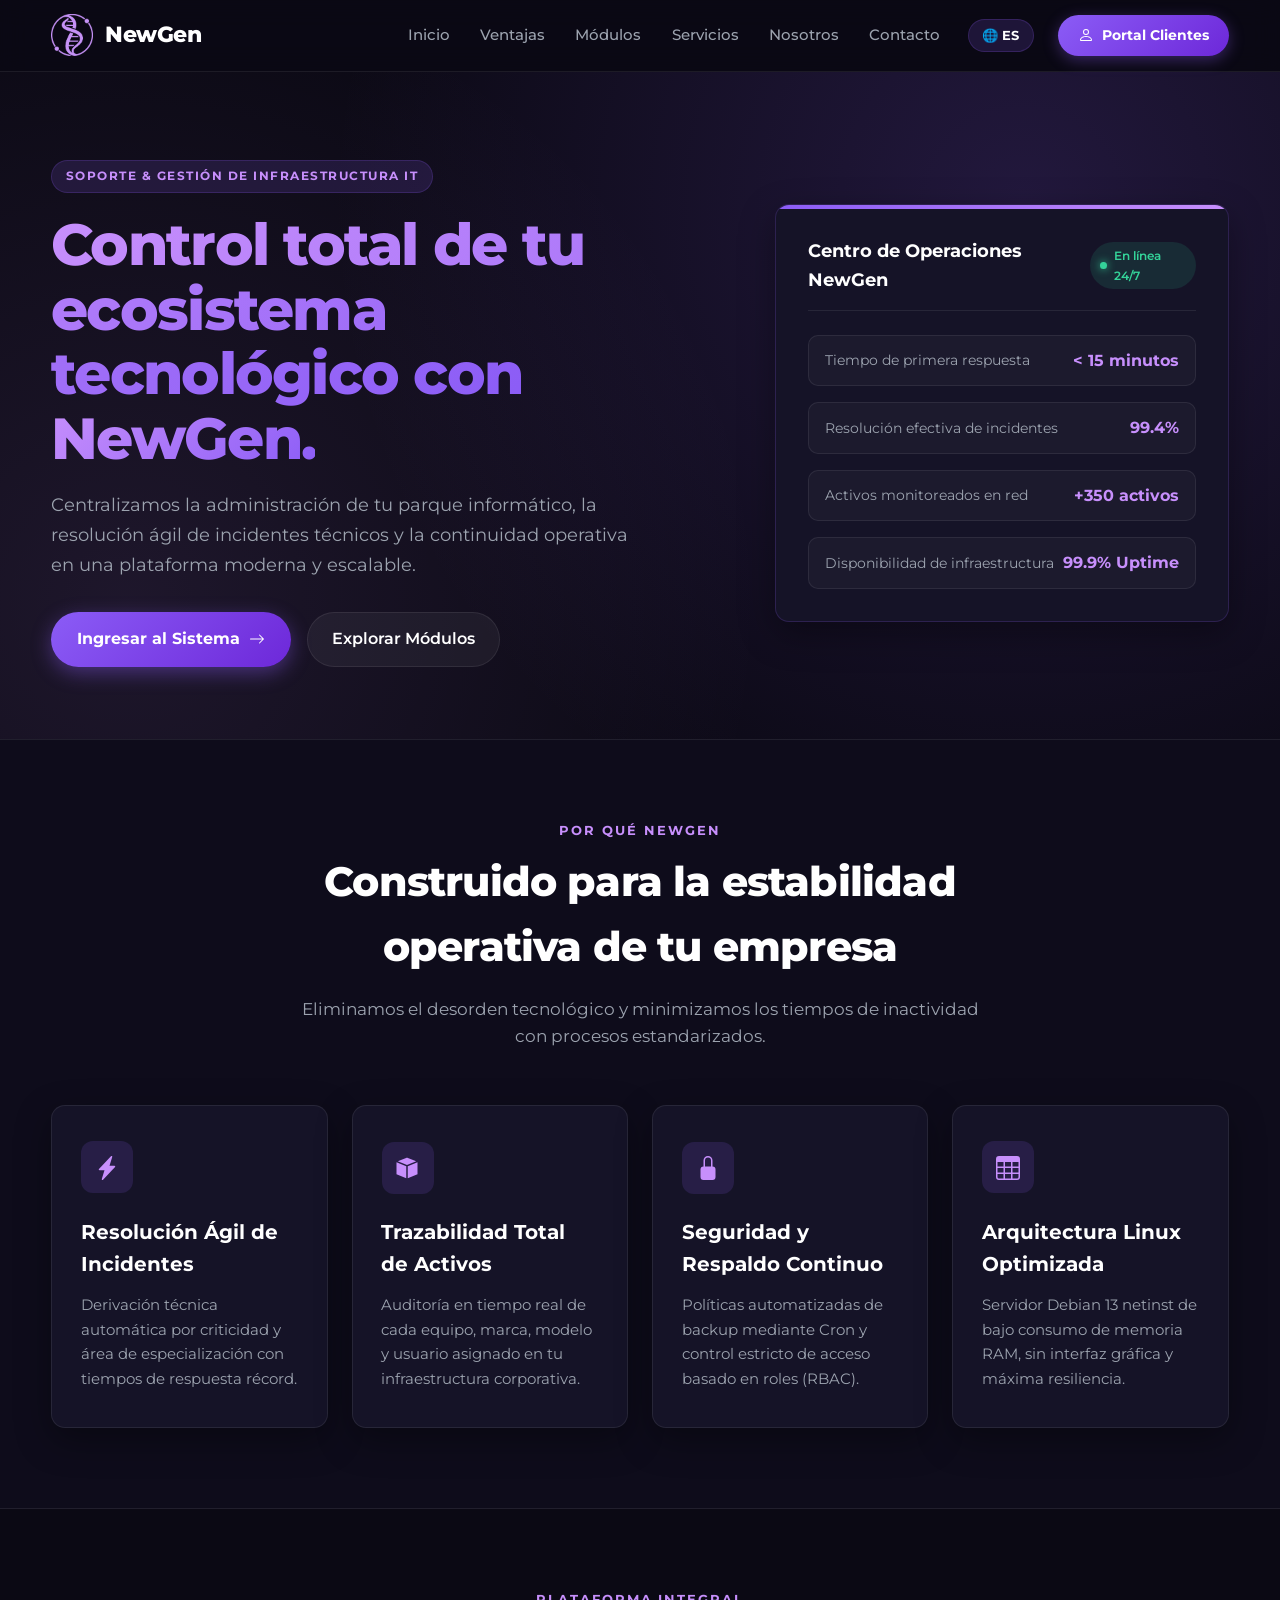
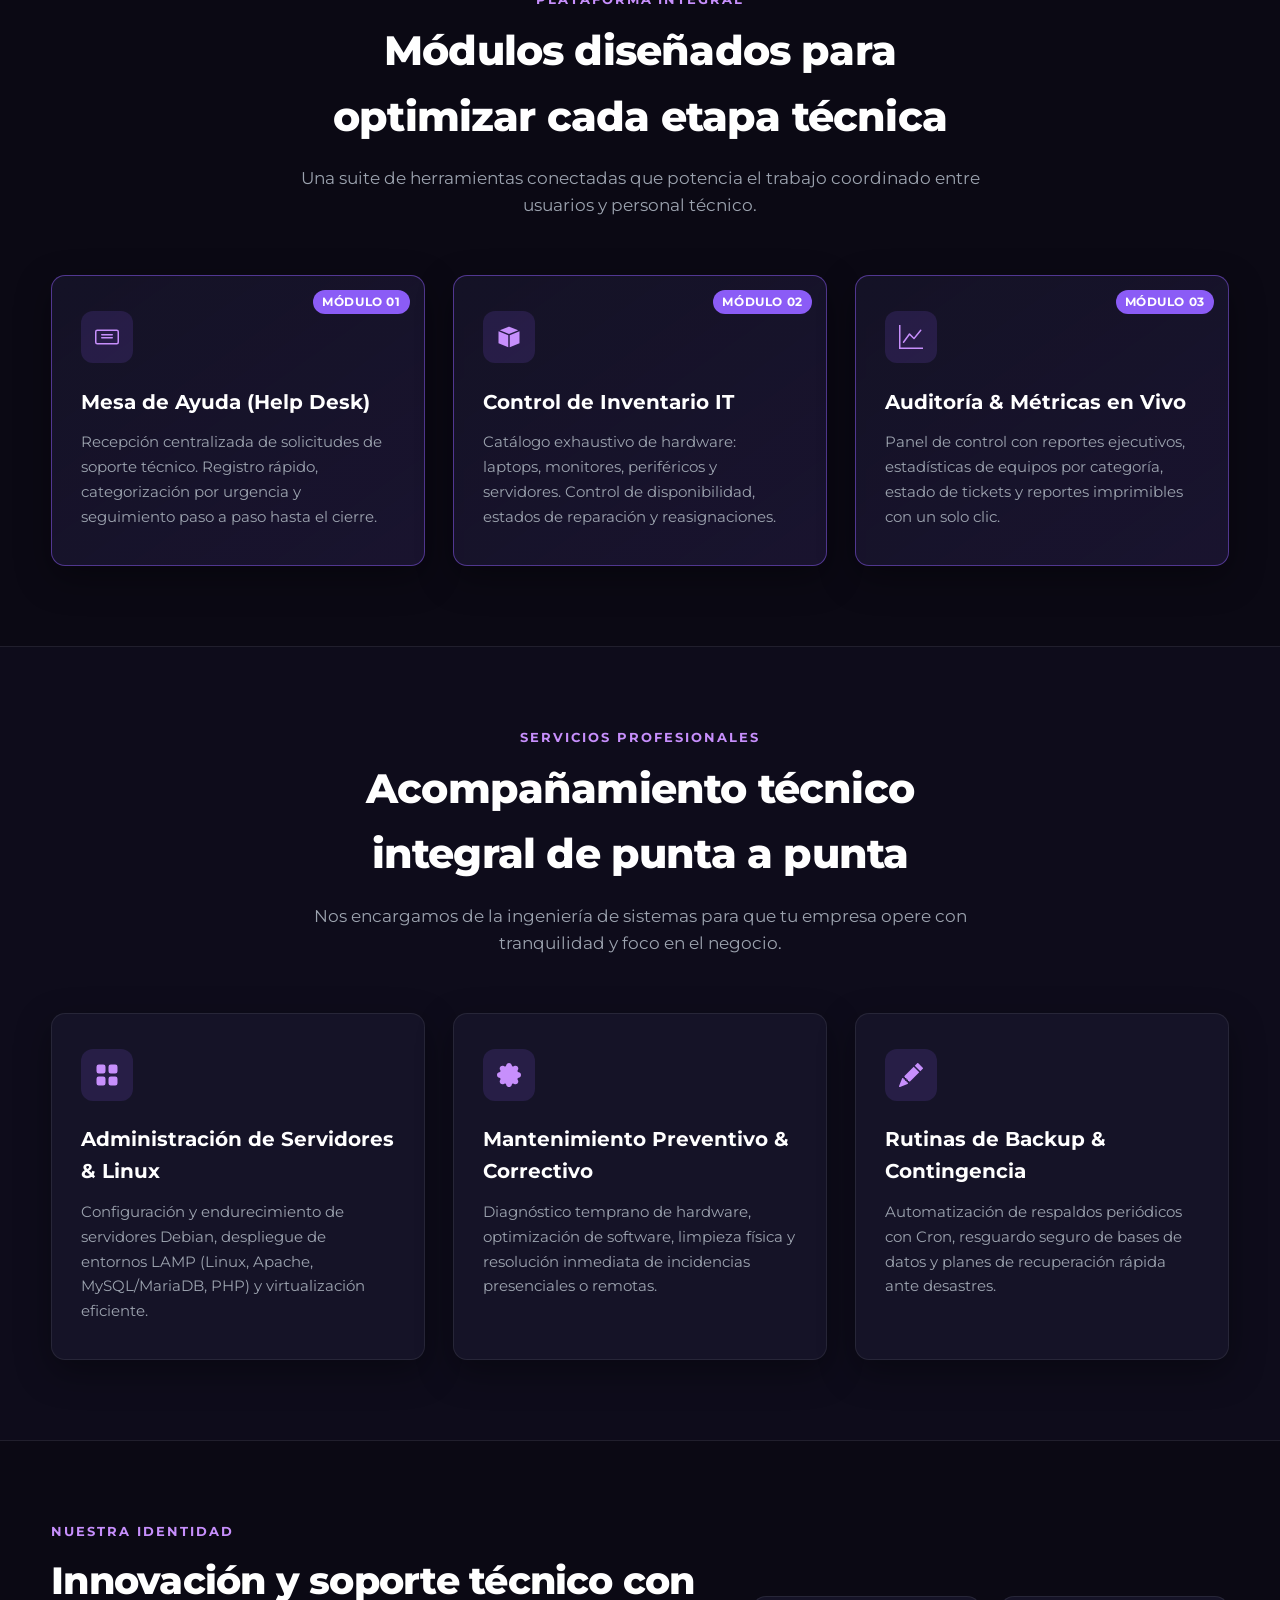
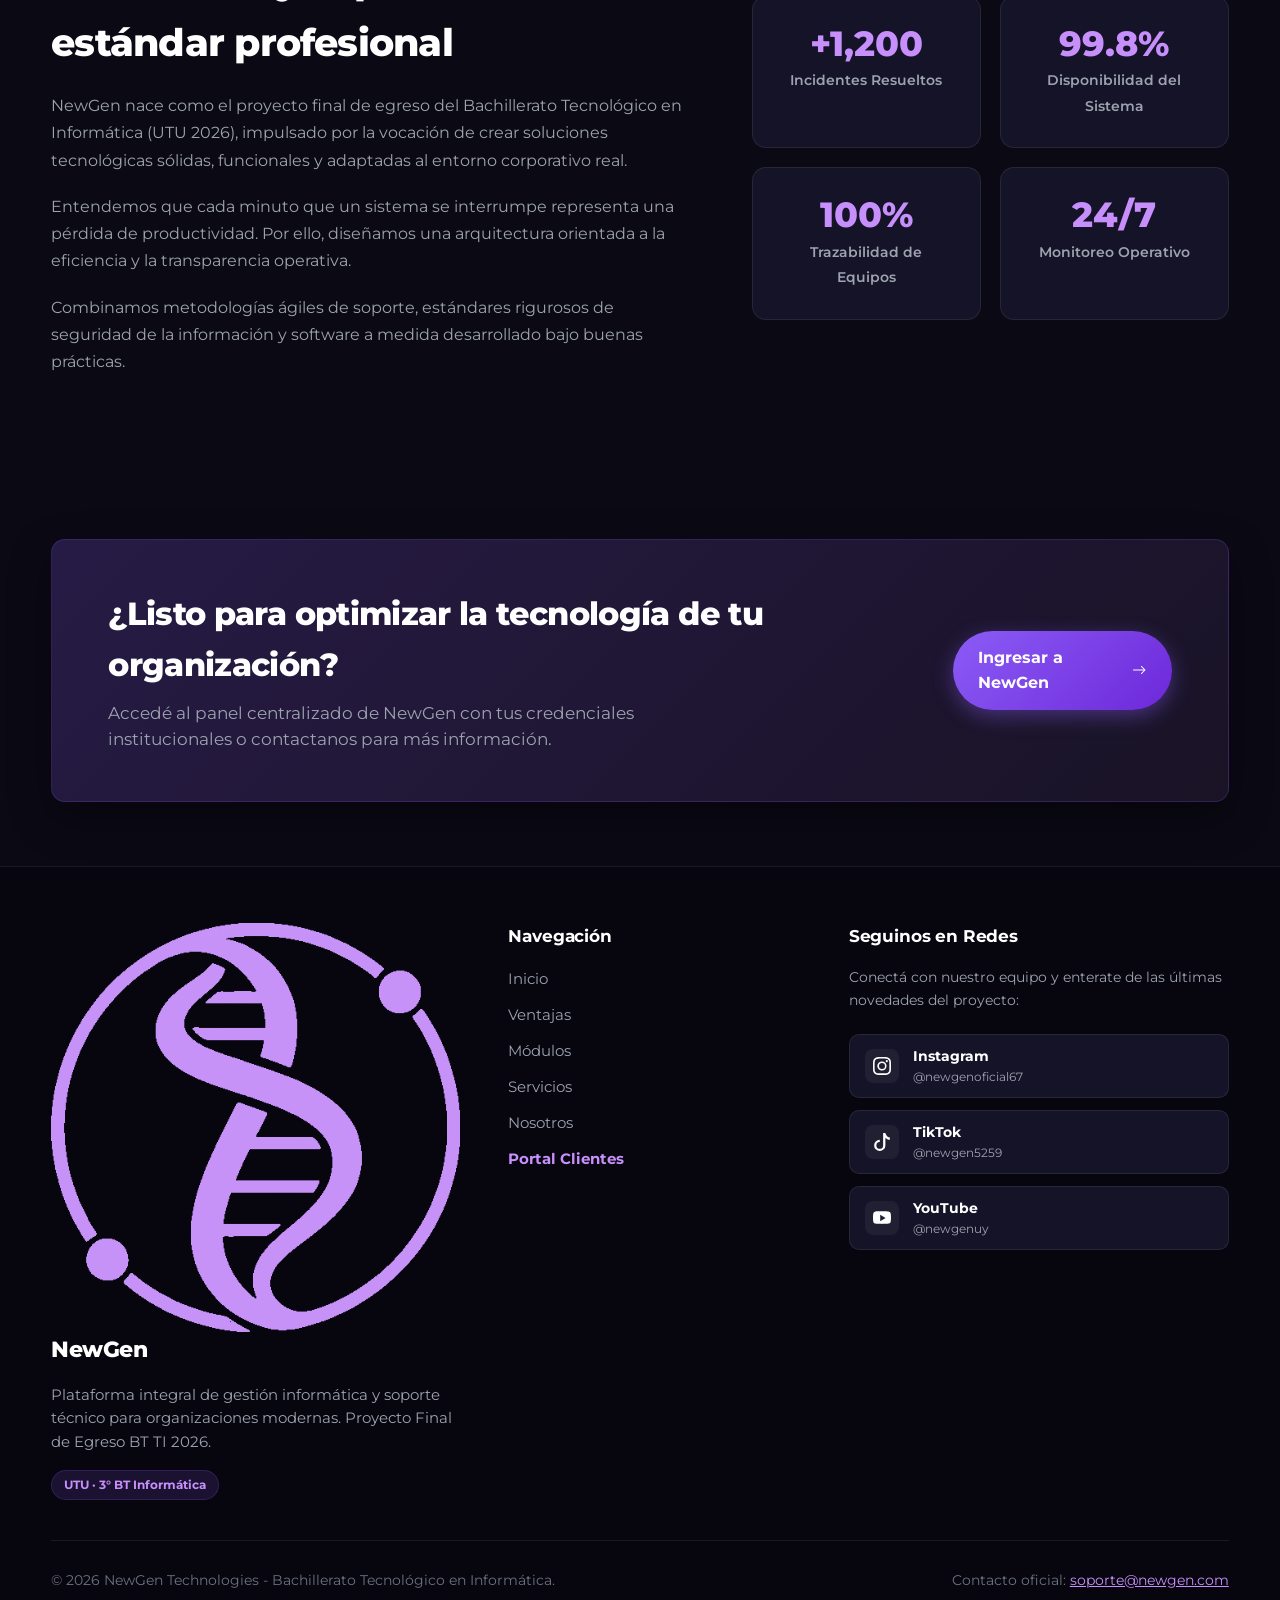
==== commit ca550945: "Fix visual: punto final de NewGen incluido en gradiente violeta" ====
--- a/NewGen página empresarial/index.html
+++ b/NewGen página empresarial/index.html
@@ -36,7 +36,7 @@
         </button>
 
         <!-- BOTÓN PORTAL CLIENTES -->
-        <a href="http://localhost/NewGen/login.php" class="btn-nav-login" target="_blank">
+        <a href="/NewGen/login.php" class="btn-nav-login" target="_blank">
           <svg xmlns="http://www.w3.org/2000/svg" width="16" height="16" fill="currentColor" viewBox="0 0 16 16">
             <path d="M8 8a3 3 0 1 0 0-6 3 3 0 0 0 0 6Zm2-3a2 2 0 1 1-4 0 2 2 0 0 1 4 0Zm4 8c0 1-1 1-1 1H3s-1 0-1-1 1-4 6-4 6 3 6 4Zm-1-.004c-.001-.246-.154-.986-.832-1.664C11.516 10.68 10.289 10 8 10c-2.29 0-3.516.68-4.168 1.332-.678.678-.83 1.418-.832 1.664h10Z"/>
           </svg>
@@ -52,12 +52,12 @@
       <div class="container hero-grid">
         <div class="hero-copy">
           <span class="eyebrow" data-i18n="hero_eyebrow">Soporte & Gestión de Infraestructura IT</span>
-          <h1><span data-i18n="hero_title">Control total de tu ecosistema tecnológico con </span><span class="brand-gradient">NewGen</span>.</h1>
+          <h1><span data-i18n="hero_title">Control total de tu ecosistema tecnológico con </span><span class="brand-gradient">NewGen.</span></h1>
           <p class="hero-desc" data-i18n="hero_desc">
             Centralizamos la administración de tu parque informático, la resolución ágil de incidentes técnicos y la continuidad operativa en una plataforma moderna y escalable.
           </p>
           <div class="hero-actions">
-            <a href="http://localhost/NewGen/login.php" class="btn-hero-primary" target="_blank">
+            <a href="/NewGen/login.php" class="btn-hero-primary" target="_blank">
               <span data-i18n="hero_btn_app">Ingresar al Sistema</span>
               <svg xmlns="http://www.w3.org/2000/svg" width="16" height="16" fill="currentColor" viewBox="0 0 16 16">
                 <path fill-rule="evenodd" d="M1 8a.5.5 0 0 1 .5-.5h11.793l-3.147-3.146a.5.5 0 0 1 .708-.708l4 4a.5.5 0 0 1 0 .708l-4 4a.5.5 0 0 1-.708-.708L13.293 8.5H1.5A.5.5 0 0 1 1 8z"/>
@@ -313,7 +313,7 @@
             <h2 data-i18n="cta_title">¿Listo para optimizar la tecnología de tu organización?</h2>
             <p data-i18n="cta_desc">Accedé al panel centralizado de NewGen con tus credenciales institucionales o contactanos para más información.</p>
           </div>
-          <a href="http://localhost/NewGen/login.php" class="btn-hero-primary" target="_blank">
+          <a href="/NewGen/login.php" class="btn-hero-primary" target="_blank">
             <span data-i18n="cta_btn">Ingresar a NewGen</span>
             <svg xmlns="http://www.w3.org/2000/svg" width="16" height="16" fill="currentColor" viewBox="0 0 16 16">
               <path fill-rule="evenodd" d="M1 8a.5.5 0 0 1 .5-.5h11.793l-3.147-3.146a.5.5 0 0 1 .708-.708l4 4a.5.5 0 0 1 0 .708l-4 4a.5.5 0 0 1-.708-.708L13.293 8.5H1.5A.5.5 0 0 1 1 8z"/>
@@ -349,7 +349,7 @@
             <li><a href="#modulos" data-i18n="nav_modules">Módulos</a></li>
             <li><a href="#servicios" data-i18n="nav_services">Servicios</a></li>
             <li><a href="#nosotros" data-i18n="nav_about">Nosotros</a></li>
-            <li><a href="http://localhost/NewGen/login.php" target="_blank" class="footer-link-highlight" data-i18n="nav_portal">Portal Clientes &rarr;</a></li>
+            <li><a href="/NewGen/login.php" target="_blank" class="footer-link-highlight" data-i18n="nav_portal">Portal Clientes &rarr;</a></li>
           </ul>
         </div>
 
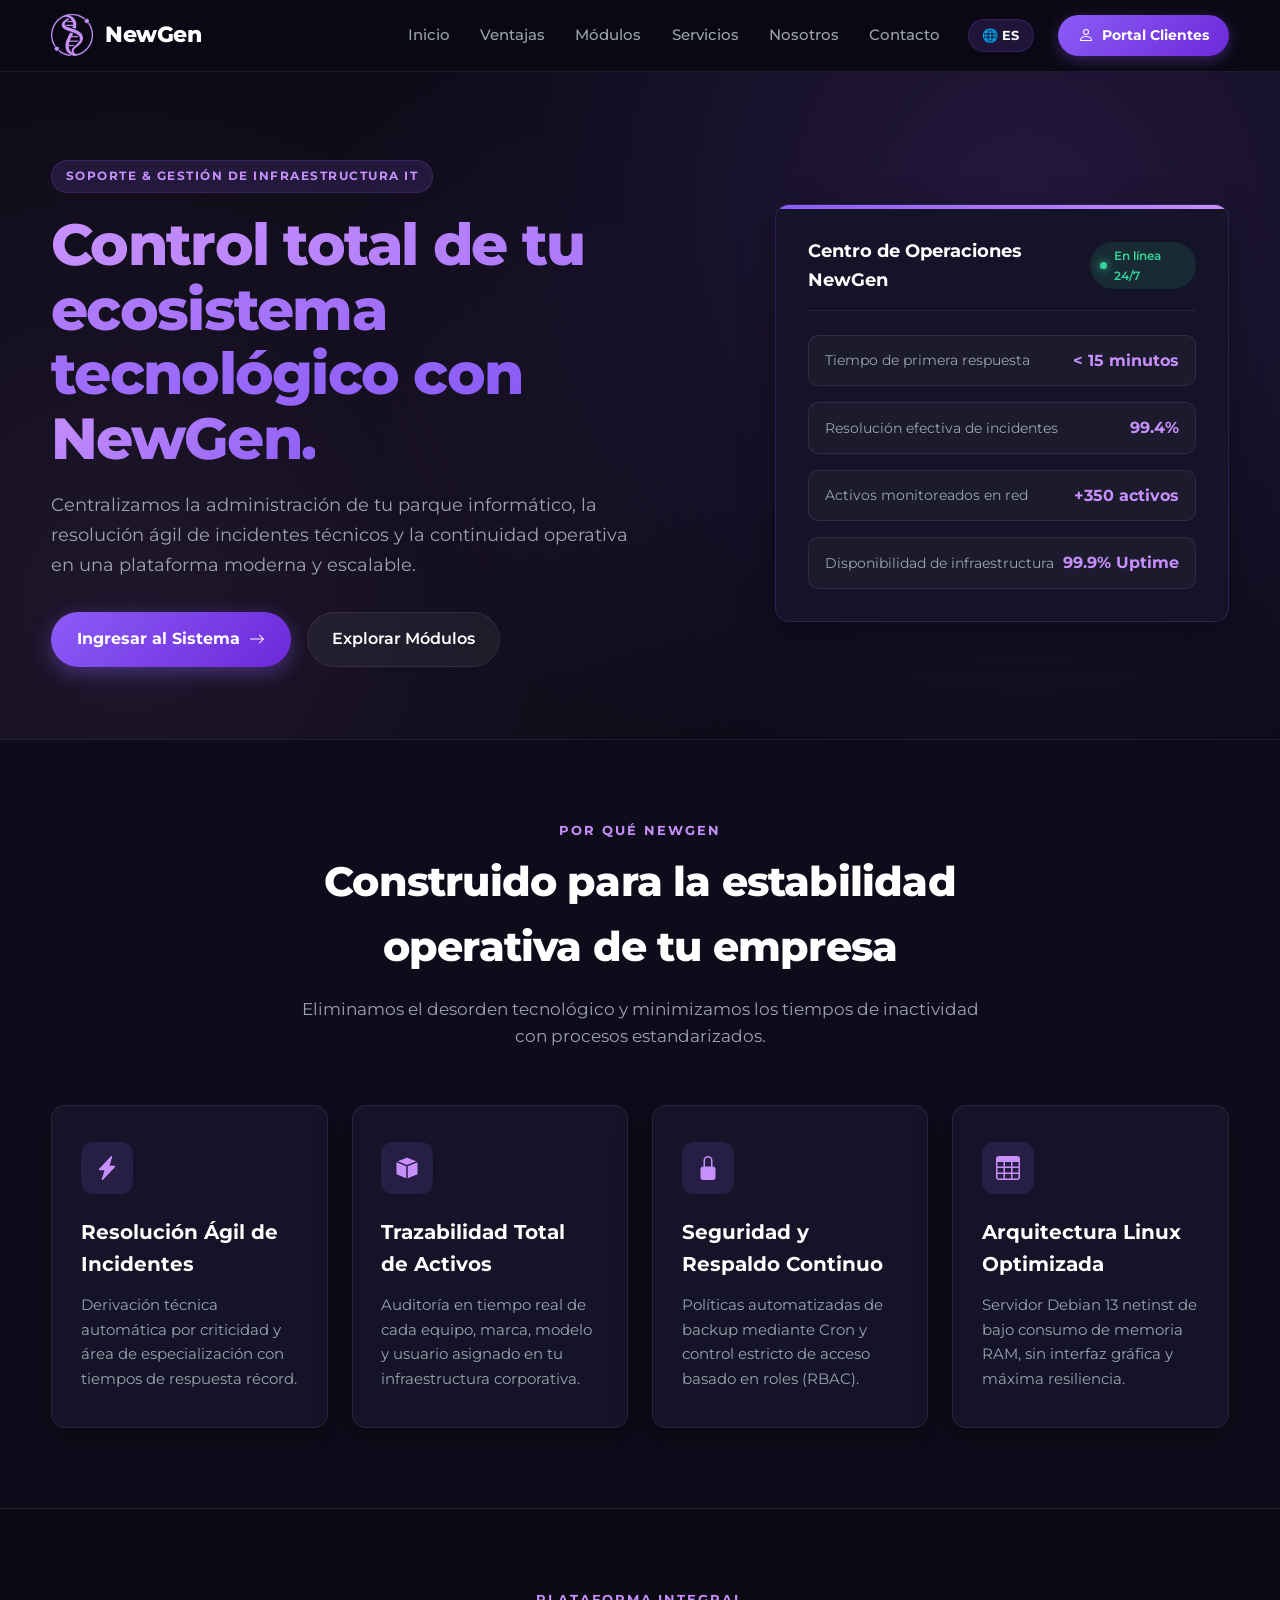
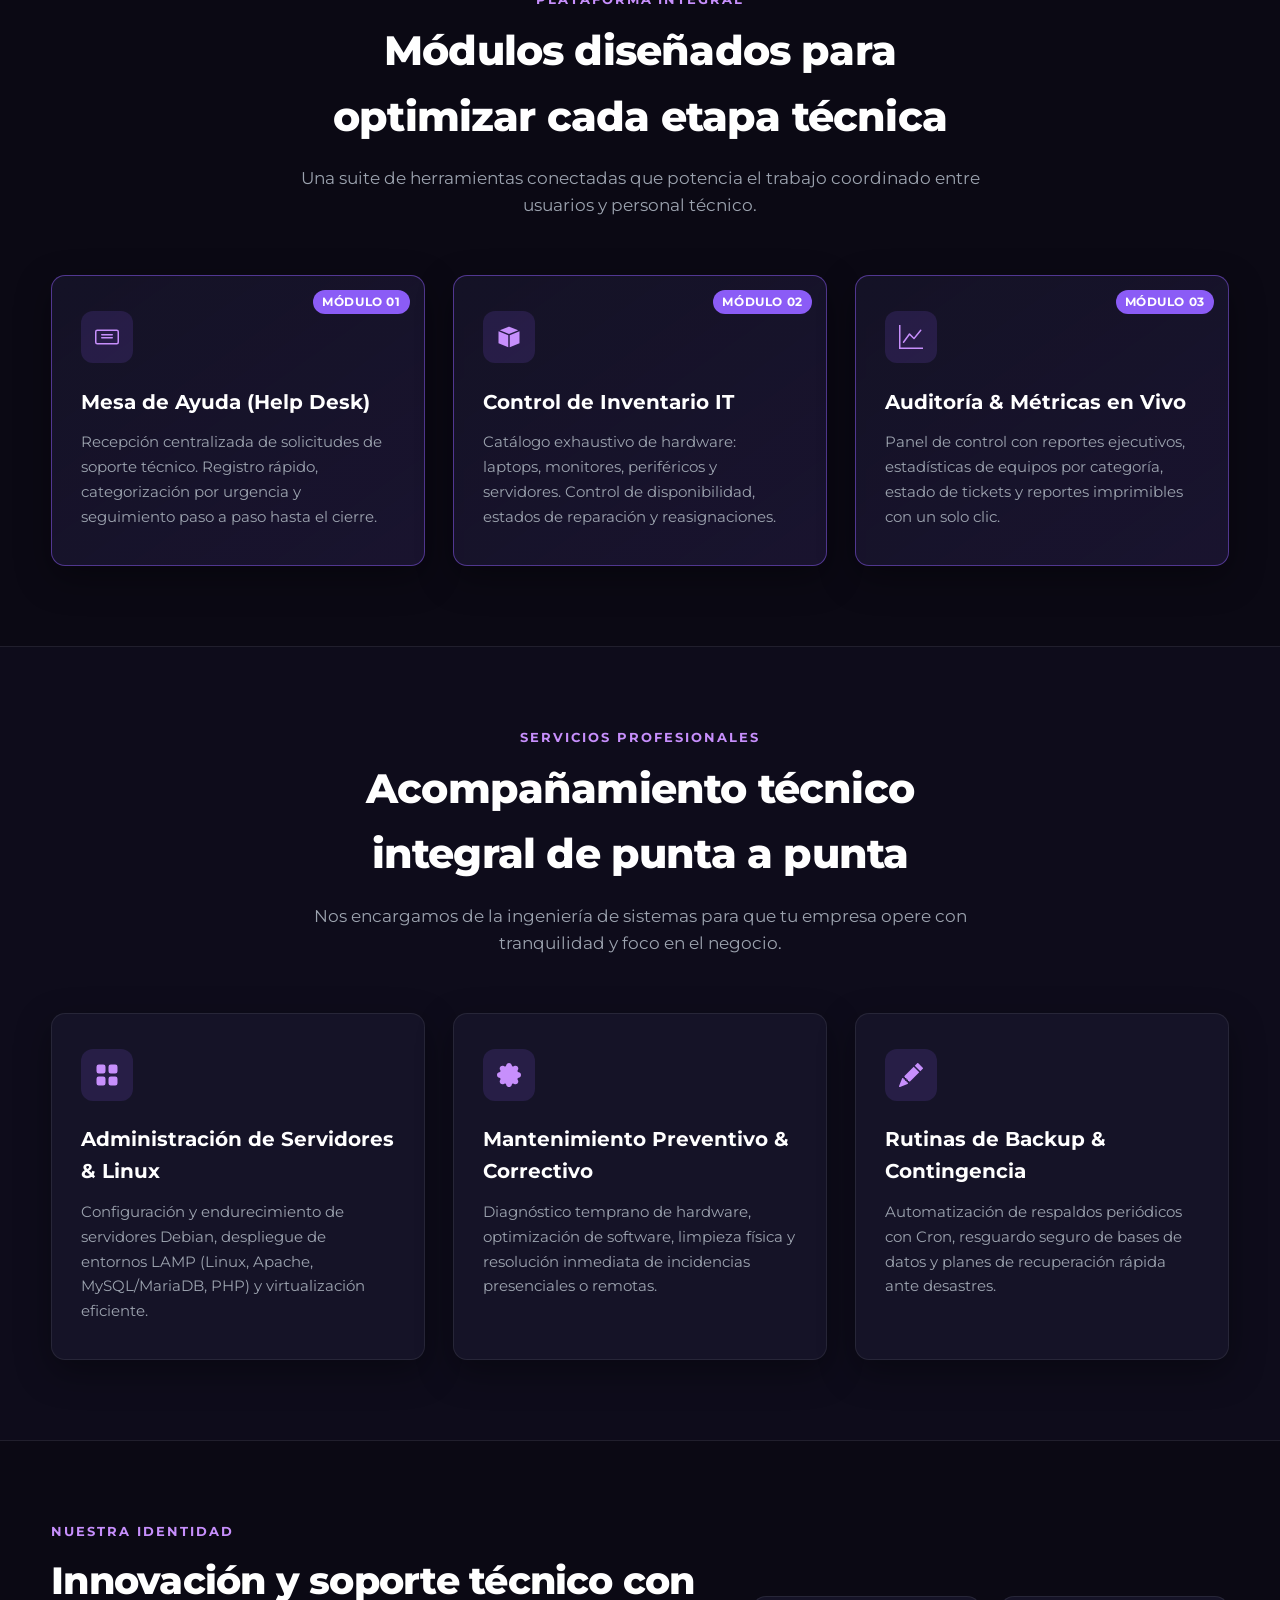
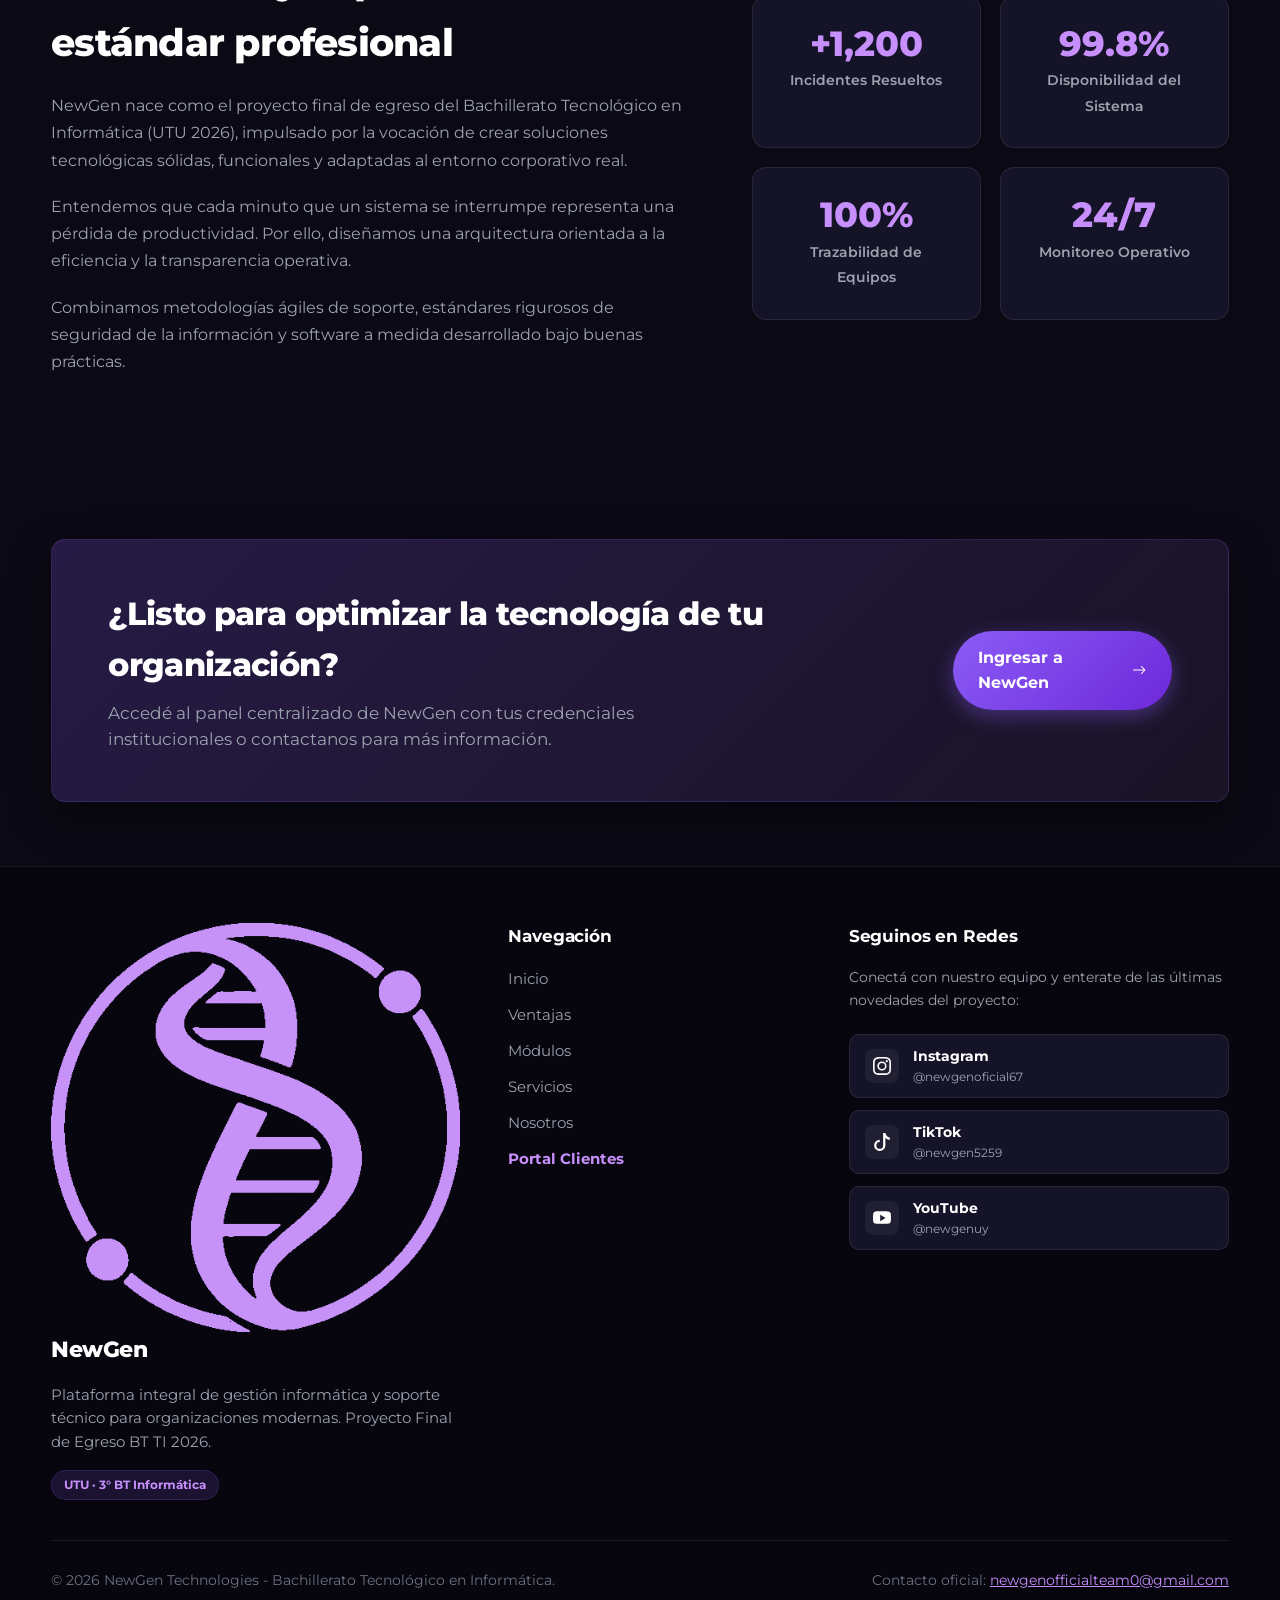
==== commit 22a86e1f: "Update: email de contacto oficial actualizado a newgenofficialteam0@gmail.com" ====
--- a/NewGen página empresarial/index.html
+++ b/NewGen página empresarial/index.html
@@ -404,7 +404,7 @@
       <!-- Barra inferior de copyright -->
       <div class="footer-bottom-bar">
         <p data-i18n="footer_copy">&copy; 2026 NewGen Technologies - Bachillerato Tecnológico en Informática.</p>
-        <p>Contacto oficial: <a href="mailto:soporte@newgen.com" class="footer-email-link" data-i18n="footer_email">soporte@newgen.com</a></p>
+        <p>Contacto oficial: <a href="mailto:newgenofficialteam0@gmail.com" class="footer-email-link" data-i18n="footer_email">newgenofficialteam0@gmail.com</a></p>
       </div>
     </div>
   </footer>
